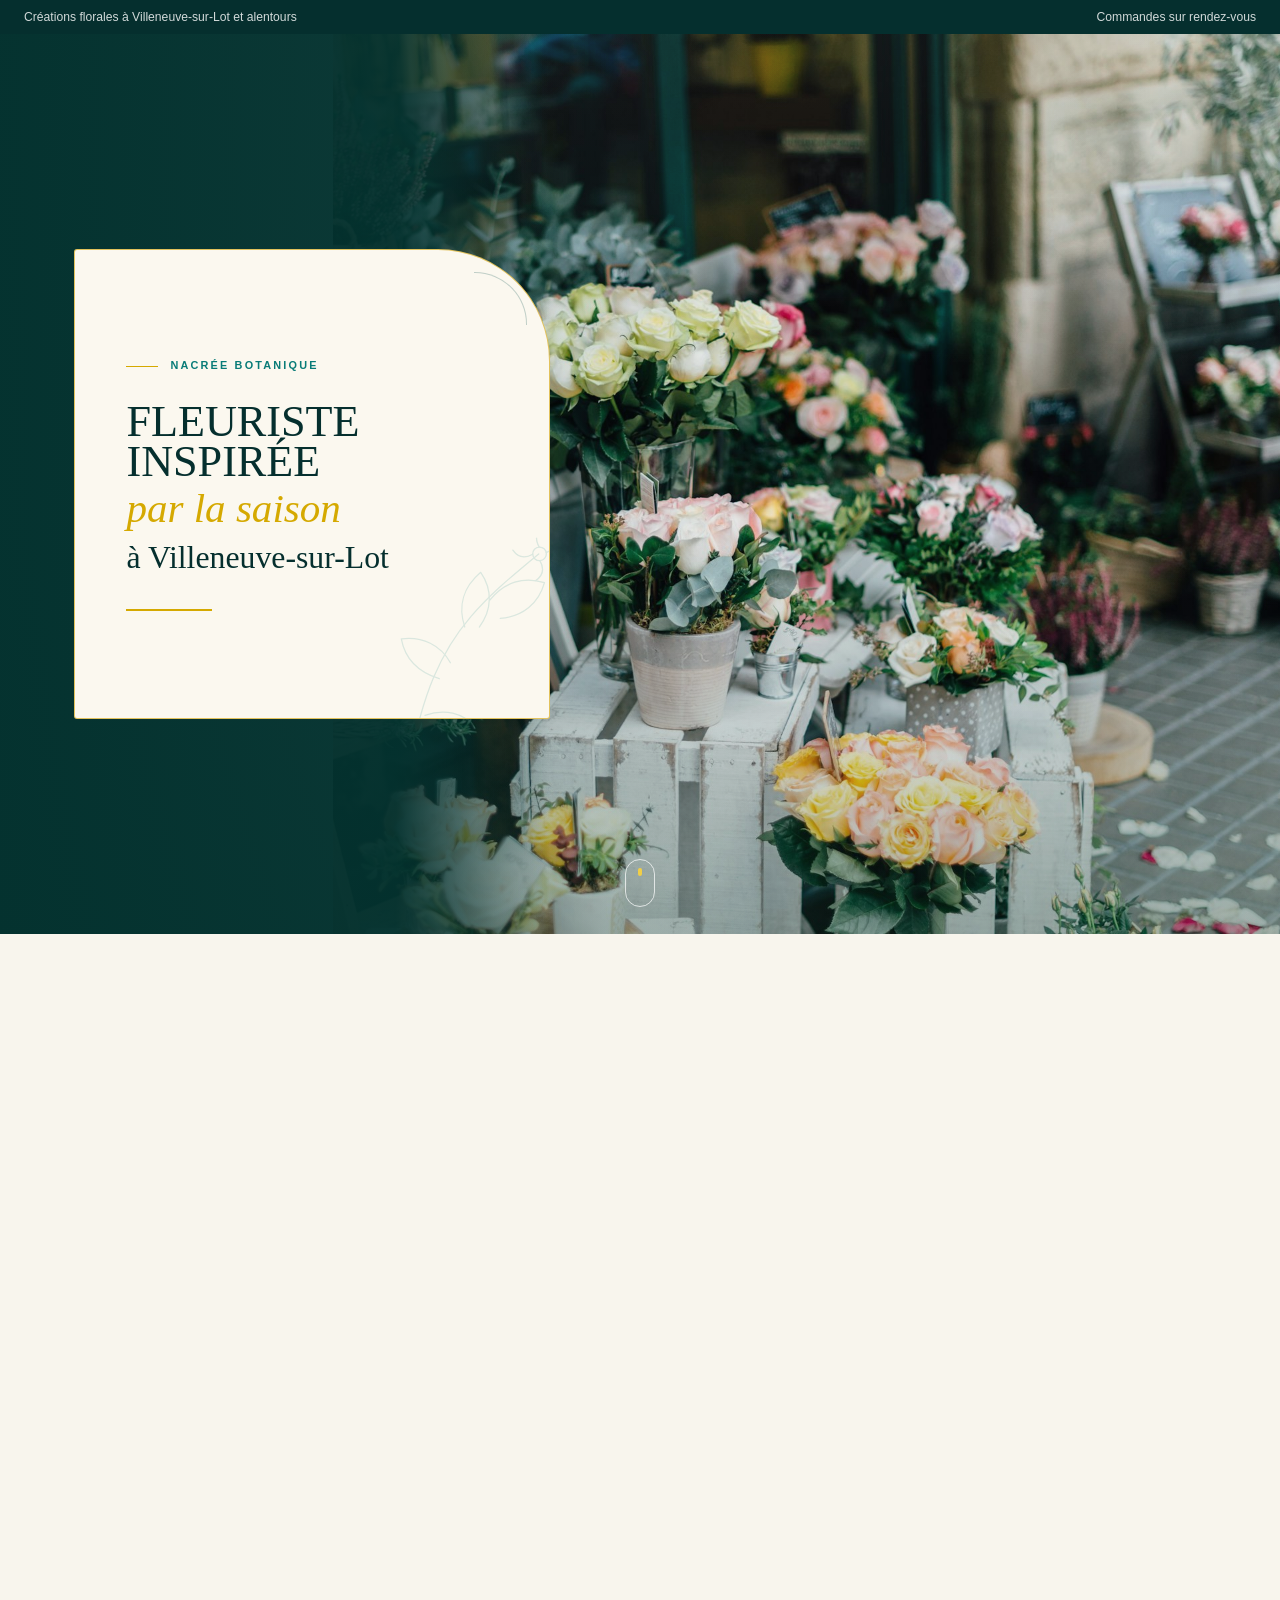
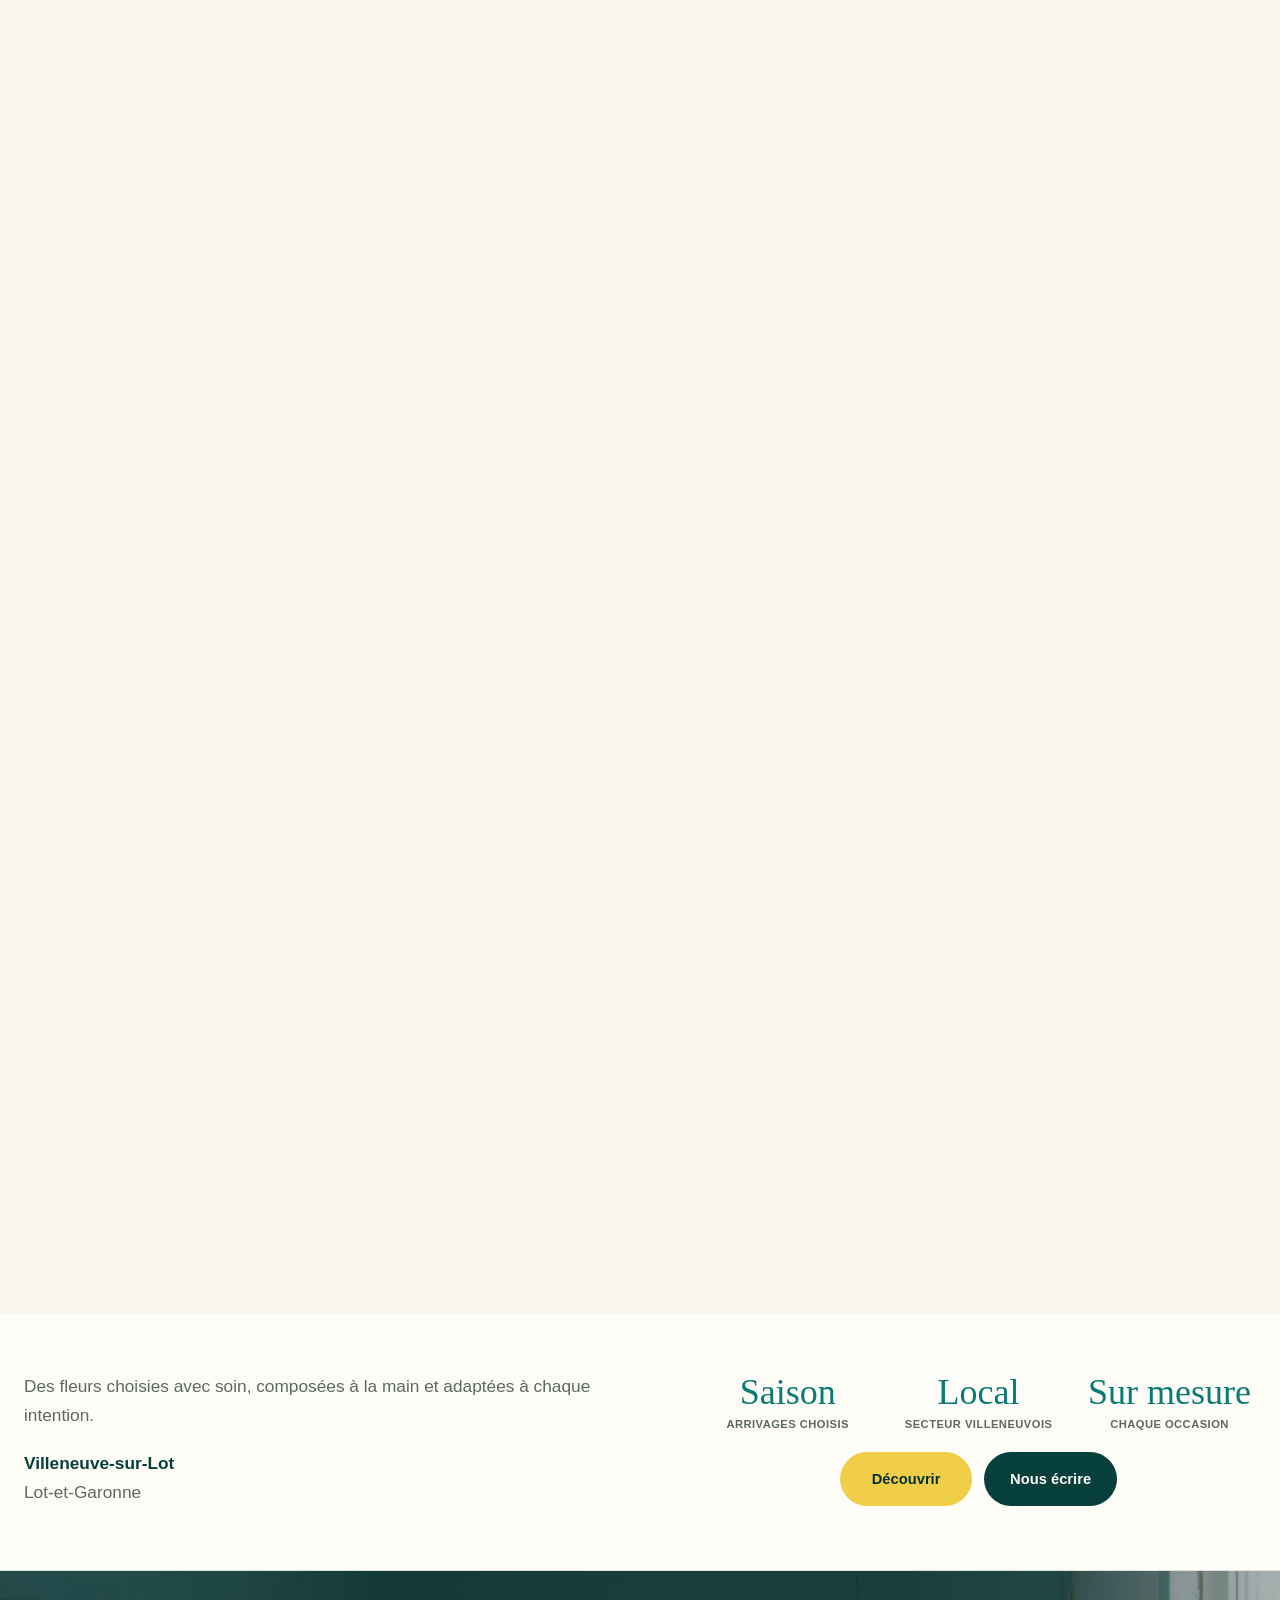
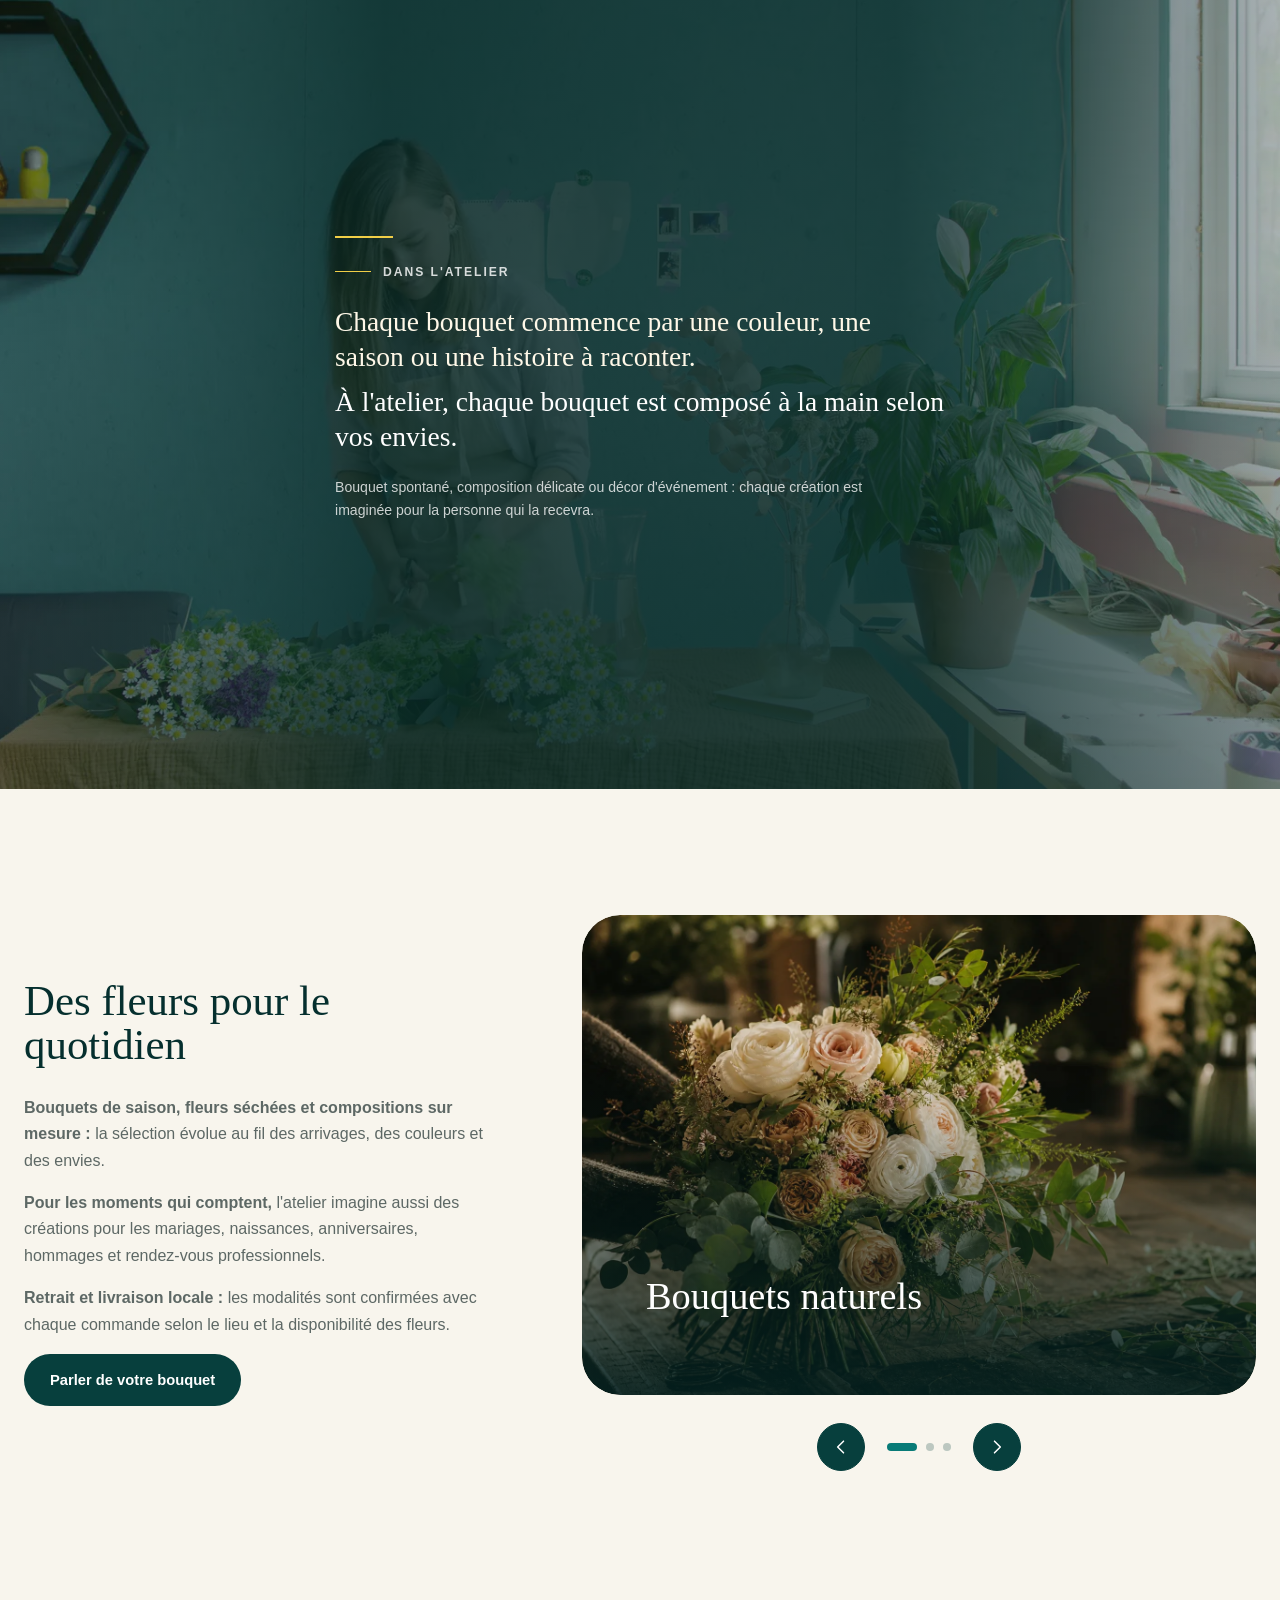
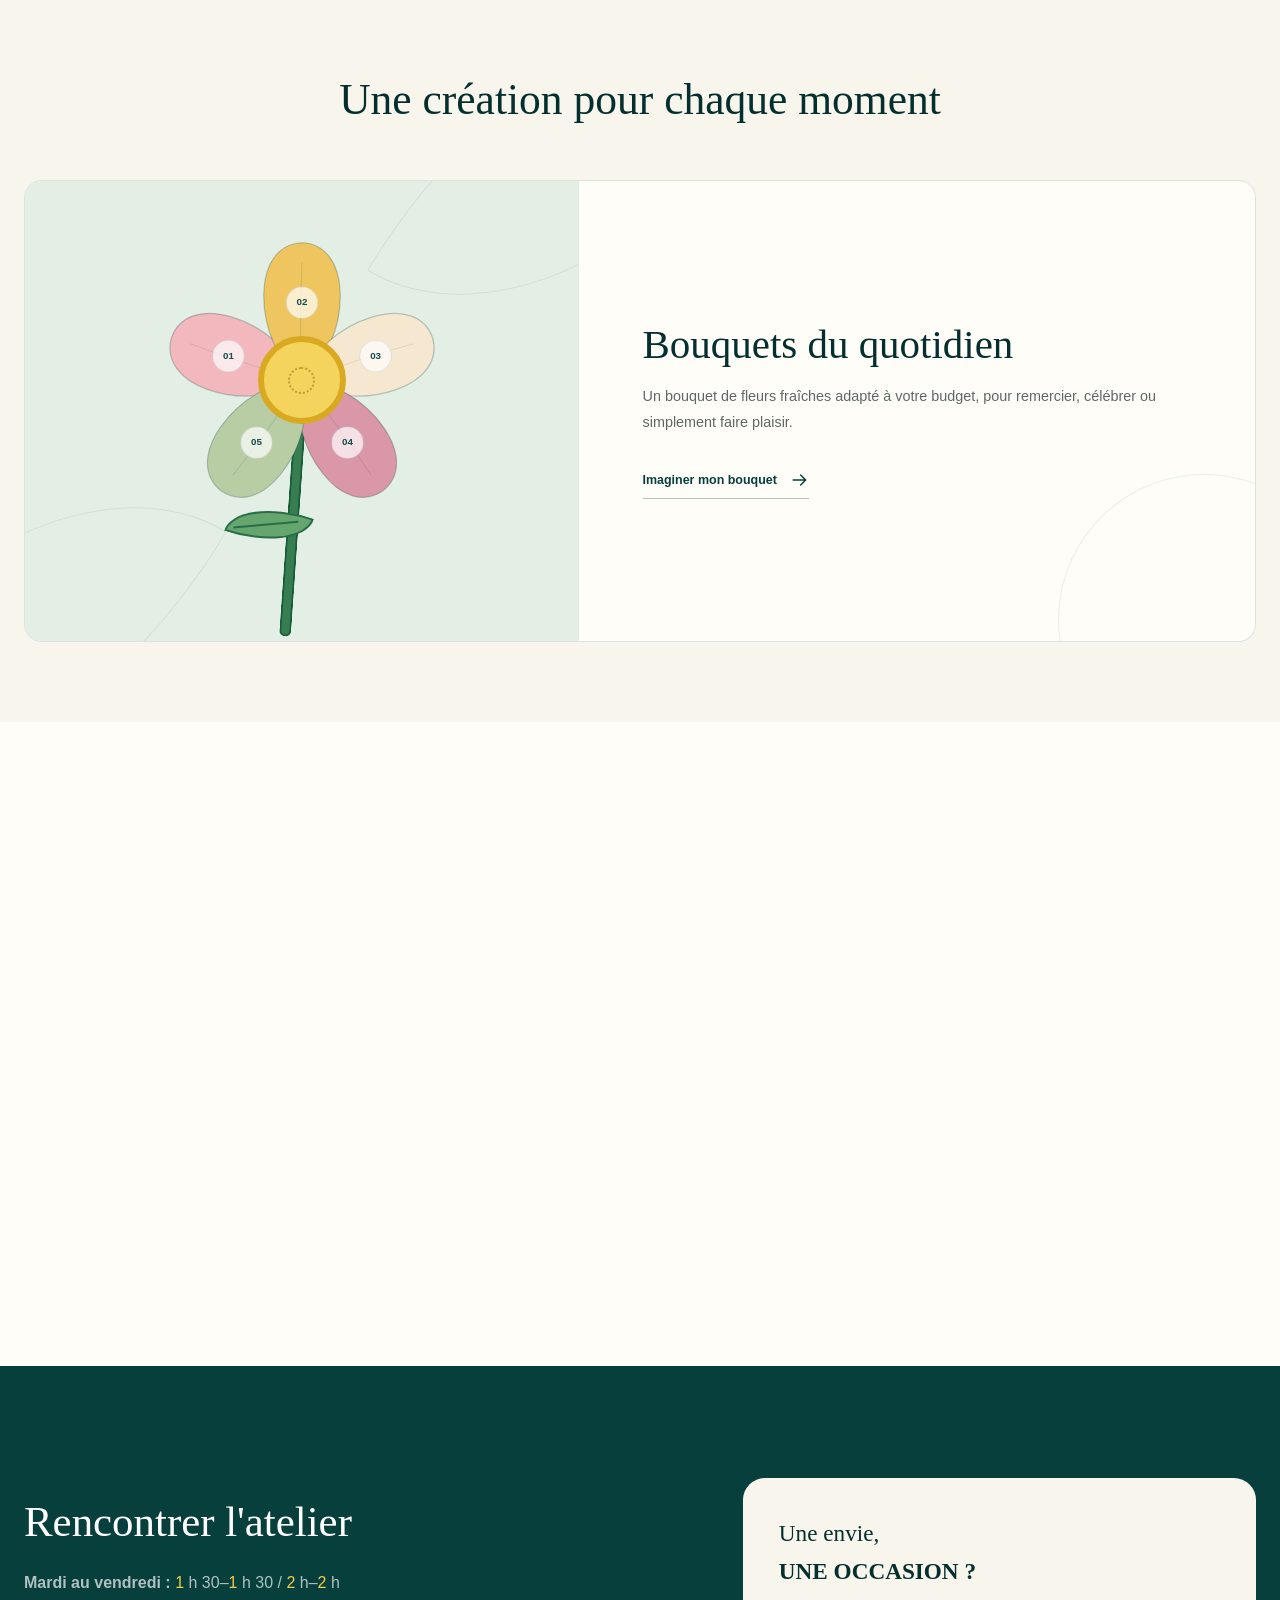
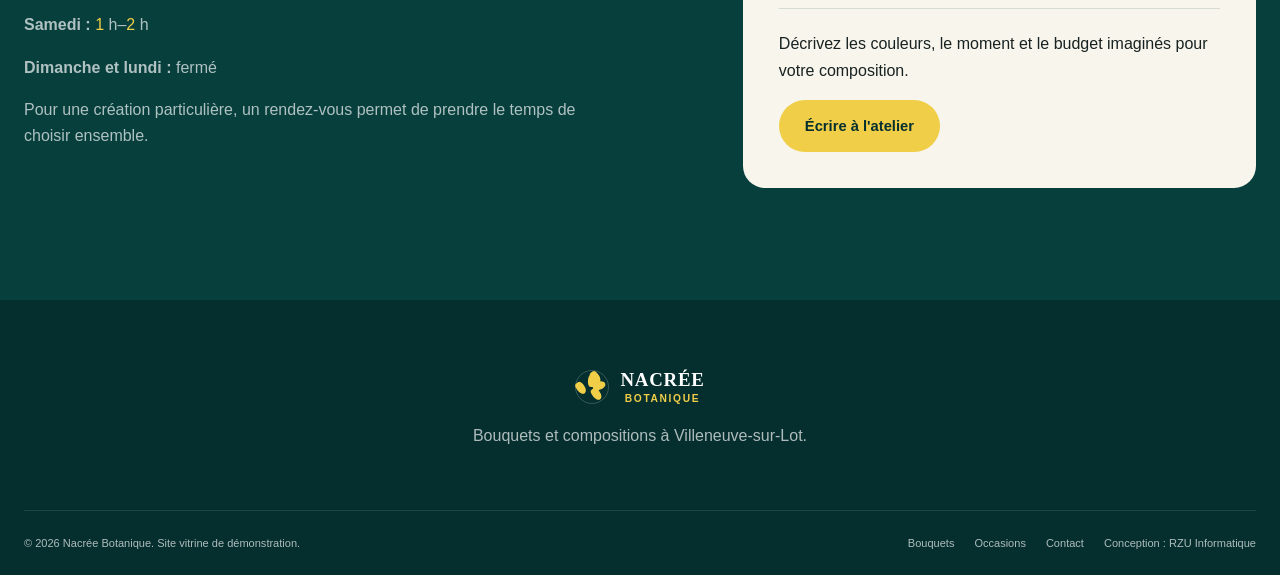
==== index.html @ a43a9e52 "Optimise responsive hero scrolling" ====
<!DOCTYPE html>
<html lang="fr">
<head>
  <meta charset="utf-8">
  <meta name="viewport" content="width=device-width, initial-scale=1">
  <meta name="theme-color" content="#073f3d">

  <title>Nacrée Botanique | Fleuriste à Villeneuve-sur-Lot</title>
  <meta name="description" content="Nacrée Botanique imagine bouquets, compositions et décors floraux à Villeneuve-sur-Lot pour les petits et grands moments.">
  <meta name="robots" content="index, follow">
  <meta name="author" content="RZU Informatique">
  <link rel="canonical" href="https://rzu-it.github.io/nacree-botanique/">
  <link rel="icon" href="assets/images/favicon.svg" type="image/svg+xml">

  <meta property="og:locale" content="fr_FR">
  <meta property="og:type" content="website">
  <meta property="og:title" content="Nacrée Botanique | Fleuriste à Villeneuve-sur-Lot">
  <meta property="og:description" content="Bouquets de saison, compositions sur mesure et décors floraux à Villeneuve-sur-Lot.">
  <meta property="og:url" content="https://rzu-it.github.io/nacree-botanique/">
  <meta property="og:site_name" content="Nacrée Botanique">
  <meta property="og:image" content="https://rzu-it.github.io/nacree-botanique/assets/images/carousel-generated-bouquet.webp">
  <meta property="og:image:alt" content="Bouquet floral de saison par Nacrée Botanique">
  <meta name="twitter:card" content="summary_large_image">
  <meta name="twitter:title" content="Nacrée Botanique | Fleuriste à Villeneuve-sur-Lot">
  <meta name="twitter:description" content="Bouquets de saison, compositions sur mesure et décors floraux à Villeneuve-sur-Lot.">
  <meta name="twitter:image" content="https://rzu-it.github.io/nacree-botanique/assets/images/carousel-generated-bouquet.webp">

  <script>document.documentElement.classList.add('js');</script>
  <link rel="stylesheet" href="assets/styles/style.css?v=15">

  <script type="application/ld+json">
  {
    "@context": "https://schema.org",
    "@type": "WebSite",
    "name": "Nacrée Botanique",
    "url": "https://rzu-it.github.io/nacree-botanique/",
    "description": "Vitrine florale dédiée aux bouquets et compositions sur mesure à Villeneuve-sur-Lot.",
    "inLanguage": "fr-FR"
  }
  </script>
</head>
<body>
  <a class="skip-link" href="#main">Aller au contenu</a>
  <div data-include="partials/navbar.html"></div>

  <main id="main">
    <section class="field-hero" id="accueil" aria-labelledby="field-title">
      <div class="field-sticky" id="field-sticky">
        <div class="field-showcase">
          <div class="field-stage">
            <video class="field-hero-video" id="field-hero-video" src="assets/videos/hero-scroll.mp4" poster="assets/images/hero-banner.jpg" muted playsinline preload="auto" disablepictureinpicture aria-hidden="true"></video>
            <div class="field-image-shade" aria-hidden="true"></div>
            <div class="field-scroll-marker" aria-hidden="true">
              <span></span>
              <svg class="field-touch-icon" viewBox="0 0 24 24">
                <path d="M18 11V6a2 2 0 0 0-4 0v5-7a2 2 0 0 0-4 0v7-5a2 2 0 0 0-4 0v7l-1.2-1.2a2 2 0 0 0-2.8 2.8l5.6 5.6A6 6 0 0 0 11.8 22H14a6 6 0 0 0 6-6v-3a2 2 0 0 0-2-2Z"/>
              </svg>
            </div>
          </div>
          <div class="field-title-panel">
            <div class="field-title-card">
              <span class="field-signature">Nacrée Botanique</span>
              <h1 id="field-title">
                <span>Fleuriste</span>
                <span>inspirée</span>
                <em>par la saison</em>
                <span class="field-location">à Villeneuve-sur-Lot</span>
              </h1>
              <span class="field-gold-line" aria-hidden="true"></span>
              <svg class="field-botanical" viewBox="0 0 210 240" aria-hidden="true">
                <path d="M23 236C39 179 58 131 99 88c22-23 45-41 83-69"/>
                <path d="M58 159c-24-9-39-26-42-49 25-2 46 10 56 31"/>
                <path d="M91 100c-7-25 1-47 22-63 13 21 11 45-5 64"/>
                <path d="M122 70c18-20 41-26 65-17-8 24-28 39-54 39"/>
                <path d="M39 201c23-7 44-1 59 17-20 14-43 14-63 1"/>
                <circle cx="183" cy="19" r="8"/>
                <path d="M183 11c-5-10-2-18 6-23M191 18c10-5 18-2 23 6M183 27c5 10 2 18-6 23M175 19c-10 5-18 2-23-6"/>
              </svg>
            </div>
          </div>
        </div>
      </div>
    </section>

    <section class="hero-details" aria-label="Présentation de Nacrée Botanique">
      <div class="wrap hero-details-grid">
        <div class="hero-details-copy">
          <p>Des fleurs choisies avec soin, composées à la main et adaptées à chaque intention.</p>
          <p class="field-address"><strong>Villeneuve-sur-Lot</strong><br>Lot-et-Garonne</p>
        </div>
        <div class="hero-details-meta">
          <div class="intro-proof">
            <div><strong>Saison</strong><span>arrivages choisis</span></div>
            <div><strong>Local</strong><span>secteur villeneuvois</span></div>
            <div><strong>Sur mesure</strong><span>chaque occasion</span></div>
          </div>
          <div class="intro-actions">
            <a class="btn btn-primary" href="#boutique">Découvrir</a>
            <a class="btn btn-secondary" href="#contact">Nous écrire</a>
          </div>
        </div>
      </div>
    </section>

    <section class="welcome-original welcome-video" id="atelier" aria-labelledby="welcome-video-title">
      <div class="welcome-video-sticky">
        <video class="welcome-video-media" muted loop playsinline preload="metadata" poster="assets/images/bouquet-video-poster.webp" disablepictureinpicture aria-hidden="true">
          <source src="assets/videos/bouquet-loop.mp4" type="video/mp4">
        </video>
        <div class="welcome-video-overlay" aria-hidden="true"></div>
        <div class="wrap welcome-original-inner welcome-video-content">
          <div class="welcome-video-copy">
            <div class="welcome-video-step" data-video-step="1">
              <span class="welcome-video-line" aria-hidden="true"></span>
              <p class="eyebrow"><span></span> Dans l'atelier</p>
            </div>
            <p class="welcome-title welcome-video-step" id="welcome-video-title" data-video-step="2"><strong>Chaque bouquet commence par une couleur, une saison ou une histoire à raconter.</strong> À l'atelier, chaque bouquet est composé à la main selon vos envies.</p>
            <p class="welcome-copy welcome-video-step" data-video-step="3"><strong>Bouquet spontané, composition délicate ou décor d'événement :</strong> chaque création est imaginée pour la personne qui la recevra.</p>
          </div>
        </div>
      </div>
    </section>

    <section class="section boutique" id="boutique">
      <div class="wrap boutique-original">
        <div class="boutique-original-copy reveal">
          <h2>Des fleurs pour le quotidien</h2>
          <p><strong>Bouquets de saison, fleurs séchées et compositions sur mesure :</strong> la sélection évolue au fil des arrivages, des couleurs et des envies.</p>
          <p><strong>Pour les moments qui comptent,</strong> l'atelier imagine aussi des créations pour les mariages, naissances, anniversaires, hommages et rendez-vous professionnels.</p>
          <p><strong>Retrait et livraison locale :</strong> les modalités sont confirmées avec chaque commande selon le lieu et la disponibilité des fleurs.</p>
          <a class="btn btn-secondary" href="#contact">Parler de votre bouquet</a>
        </div>

        <section class="inspiration-carousel reveal" id="inspiration-carousel" aria-roledescription="carrousel" aria-label="Inspirations florales">
          <div class="inspiration-track">
            <article class="inspiration-slide is-active" aria-label="1 sur 3">
              <img src="assets/images/carousel-generated-bouquet.webp" alt="Bouquet naturel aux tons doux" width="1536" height="1024" loading="lazy">
              <div class="inspiration-caption"><h3>Bouquets naturels</h3></div>
            </article>
            <article class="inspiration-slide" aria-label="2 sur 3" aria-hidden="true">
              <img src="assets/images/carousel-generated-dried.webp" alt="Composition de fleurs séchées" width="1536" height="1024" loading="lazy">
              <div class="inspiration-caption"><h3>Fleurs séchées</h3></div>
            </article>
            <article class="inspiration-slide" aria-label="3 sur 3" aria-hidden="true">
              <img src="assets/images/carousel-generated-color.webp" alt="Composition florale colorée" width="1536" height="1024" loading="lazy">
              <div class="inspiration-caption"><h3>Compositions colorées</h3></div>
            </article>
          </div>
          <div class="carousel-controls">
            <button class="carousel-arrow carousel-prev" type="button" aria-label="Image précédente"><svg viewBox="0 0 24 24" aria-hidden="true"><path d="m15 5-7 7 7 7"/></svg></button>
            <div class="carousel-dots">
              <button class="is-active" type="button" aria-label="Image 1" aria-current="true"></button>
              <button type="button" aria-label="Image 2"></button>
              <button type="button" aria-label="Image 3"></button>
            </div>
            <button class="carousel-arrow carousel-next" type="button" aria-label="Image suivante"><svg viewBox="0 0 24 24" aria-hidden="true"><path d="m9 5 7 7-7 7"/></svg></button>
          </div>
        </section>
      </div>
    </section>

    <section class="section network" id="occasions">
      <div class="wrap">
        <div class="section-heading section-heading-centered reveal"><div><h2>Une création pour chaque moment</h2></div></div>
        <div class="network-bloom reveal" id="network-bloom">
          <div class="bloom-visual">
            <div class="bloom-flower" role="tablist" aria-label="Occasions florales">
              <span class="bloom-stem" aria-hidden="true"></span>
              <span class="bloom-leaf bloom-leaf-left" aria-hidden="true"></span>
              <span class="bloom-petal-slot bloom-petal-slot-01"><button class="bloom-petal" id="network-tab-01" type="button" role="tab" aria-selected="false" aria-controls="network-panel-01" data-network-index="01" aria-label="Bouquets du quotidien"><svg class="bloom-petal-shape" viewBox="0 0 120 180" aria-hidden="true"><path class="bloom-petal-fill" d="M60 176C29 157 10 113 11 69C12 29 31 5 60 4C89 5 108 29 109 69C110 113 91 157 60 176Z"/><path class="bloom-petal-vein" d="M60 159C57 121 58 78 60 30"/></svg><span class="bloom-number">01</span></button></span>
              <span class="bloom-petal-slot bloom-petal-slot-02"><button class="bloom-petal" id="network-tab-02" type="button" role="tab" aria-selected="false" aria-controls="network-panel-02" data-network-index="02" aria-label="Mariages"><svg class="bloom-petal-shape" viewBox="0 0 120 180" aria-hidden="true"><path class="bloom-petal-fill" d="M60 176C29 157 10 113 11 69C12 29 31 5 60 4C89 5 108 29 109 69C110 113 91 157 60 176Z"/><path class="bloom-petal-vein" d="M60 159C57 121 58 78 60 30"/></svg><span class="bloom-number">02</span></button></span>
              <span class="bloom-petal-slot bloom-petal-slot-03"><button class="bloom-petal" id="network-tab-03" type="button" role="tab" aria-selected="false" aria-controls="network-panel-03" data-network-index="03" aria-label="Naissances et attentions"><svg class="bloom-petal-shape" viewBox="0 0 120 180" aria-hidden="true"><path class="bloom-petal-fill" d="M60 176C29 157 10 113 11 69C12 29 31 5 60 4C89 5 108 29 109 69C110 113 91 157 60 176Z"/><path class="bloom-petal-vein" d="M60 159C57 121 58 78 60 30"/></svg><span class="bloom-number">03</span></button></span>
              <span class="bloom-petal-slot bloom-petal-slot-04"><button class="bloom-petal" id="network-tab-04" type="button" role="tab" aria-selected="false" aria-controls="network-panel-04" data-network-index="04" aria-label="Hommages"><svg class="bloom-petal-shape" viewBox="0 0 120 180" aria-hidden="true"><path class="bloom-petal-fill" d="M60 176C29 157 10 113 11 69C12 29 31 5 60 4C89 5 108 29 109 69C110 113 91 157 60 176Z"/><path class="bloom-petal-vein" d="M60 159C57 121 58 78 60 30"/></svg><span class="bloom-number">04</span></button></span>
              <span class="bloom-petal-slot bloom-petal-slot-05"><button class="bloom-petal" id="network-tab-05" type="button" role="tab" aria-selected="false" aria-controls="network-panel-05" data-network-index="05" aria-label="Professionnels"><svg class="bloom-petal-shape" viewBox="0 0 120 180" aria-hidden="true"><path class="bloom-petal-fill" d="M60 176C29 157 10 113 11 69C12 29 31 5 60 4C89 5 108 29 109 69C110 113 91 157 60 176Z"/><path class="bloom-petal-vein" d="M60 159C57 121 58 78 60 30"/></svg><span class="bloom-number">05</span></button></span>
              <span class="bloom-heart" aria-hidden="true"><i></i></span>
            </div>
          </div>

          <div class="bloom-details" aria-live="polite">
            <div class="bloom-empty" id="network-empty" hidden></div>
            <article class="network-profile" id="network-panel-01" role="tabpanel" aria-labelledby="network-tab-01" tabindex="0" hidden><h3>Bouquets du quotidien</h3><p>Un bouquet de fleurs fraîches adapté à votre budget, pour remercier, célébrer ou simplement faire plaisir.</p><a href="#contact">Imaginer mon bouquet <svg viewBox="0 0 24 24" aria-hidden="true"><path d="m5 12 14 0M14 6l6 6-6 6"/></svg></a></article>
            <article class="network-profile" id="network-panel-02" role="tabpanel" aria-labelledby="network-tab-02" tabindex="0" hidden><h3>Mariages</h3><p>Bouquet, boutonnière et décor floral construits autour de votre palette, de votre lieu et de l'atmosphère souhaitée.</p><a href="#contact">Parler de l'événement <svg viewBox="0 0 24 24" aria-hidden="true"><path d="m5 12 14 0M14 6l6 6-6 6"/></svg></a></article>
            <article class="network-profile" id="network-panel-03" role="tabpanel" aria-labelledby="network-tab-03" tabindex="0" hidden><h3>Naissances &amp; cadeaux</h3><p>Des tons tendres ou lumineux, accompagnés d'un petit mot, pour marquer une naissance, un anniversaire ou une visite.</p><a href="#contact">Préparer une attention <svg viewBox="0 0 24 24" aria-hidden="true"><path d="m5 12 14 0M14 6l6 6-6 6"/></svg></a></article>
            <article class="network-profile" id="network-panel-04" role="tabpanel" aria-labelledby="network-tab-04" tabindex="0" hidden><h3>Hommages</h3><p>Des compositions sobres et délicates, préparées avec soin pour un dernier hommage ou un message personnel.</p><a href="#contact">Échanger avec l'atelier <svg viewBox="0 0 24 24" aria-hidden="true"><path d="m5 12 14 0M14 6l6 6-6 6"/></svg></a></article>
            <article class="network-profile" id="network-panel-05" role="tabpanel" aria-labelledby="network-tab-05" tabindex="0" hidden><h3>Professionnels</h3><p>Des compositions pour vos comptoirs, bureaux, vitrines ou tables, de façon ponctuelle ou renouvelées régulièrement.</p><a href="#contact">Demander une proposition <svg viewBox="0 0 24 24" aria-hidden="true"><path d="m5 12 14 0M14 6l6 6-6 6"/></svg></a></article>
          </div>
        </div>
      </div>
    </section>

    <section class="section pro" id="livraison">
      <div class="wrap pro-grid">
        <div class="pro-copy reveal">
          <h2>Livraison &amp; commandes</h2>
          <p><strong>Les commandes sont préparées sur mesure</strong> après un échange sur l'occasion, les couleurs, le format et le budget.</p>
          <p><strong>Le retrait et la livraison locale</strong> sont organisés selon les disponibilités, avec confirmation avant préparation.</p>
          <p><strong>Secteur de livraison :</strong></p>
          <div class="departments-inline">
            <strong>Villeneuve-sur-Lot</strong>
            <strong>Pujols</strong>
            <strong>Bias</strong>
            <strong>Casseneuil</strong>
            <strong>Sainte-Livrade</strong>
            <strong>Penne-d'Agenais</strong>
          </div>
          <a class="btn btn-secondary" href="#contact">Préparer une commande</a>
        </div>
        <div class="pro-map reveal">
          <div class="map-card map-card-floral">
            <img src="assets/images/carousel-generated-color.webp" alt="Composition florale colorée" width="1536" height="1024" loading="lazy">
          </div>
        </div>
      </div>
    </section>

    <section class="visit" id="contact">
      <div class="wrap visit-grid">
        <div class="visit-intro reveal">
          <h2>Rencontrer l'atelier</h2>
          <p><strong>Mardi au vendredi :</strong> <span class="hour-count" data-count="9">9</span>&nbsp;h&nbsp;30–<span class="hour-count" data-count="12">12</span>&nbsp;h&nbsp;30 / <span class="hour-count" data-count="14">14</span>&nbsp;h–<span class="hour-count" data-count="19">19</span>&nbsp;h</p>
          <p><strong>Samedi :</strong> <span class="hour-count" data-count="9">9</span>&nbsp;h–<span class="hour-count" data-count="18">18</span>&nbsp;h</p>
          <p><strong>Dimanche et lundi :</strong> fermé</p>
          <p>Pour une création particulière, un rendez-vous permet de prendre le temps de choisir ensemble.</p>
        </div>
        <div class="hours-card reveal">
          <div class="hours-head"><p>Une envie,<br><strong>UNE OCCASION ?</strong></p></div>
          <p>Décrivez les couleurs, le moment et le budget imaginés pour votre composition.</p>
          <a class="btn btn-primary" href="mailto:bonjour@nacree-botanique.example">Écrire à l'atelier</a>
        </div>
      </div>
    </section>
  </main>

  <div data-include="partials/footer.html"></div>
  <div class="petal-rain" id="petal-rain" aria-hidden="true"></div>

  <script src="assets/scripts/includes.js"></script>
  <script src="assets/scripts/field-hero.js?v=7"></script>
  <script src="assets/scripts/main.js?v=3"></script>
</body>
</html>

<!-- Copyright RZU Informatique -->
---- assets/styles/style.css ----
:root {
  --pine-950: #052f2e;
  --pine-900: #073f3d;
  --pine-800: #075350;
  --teal: #087b77;
  --teal-soft: #dbece8;
  --ochre: #d5a900;
  --ochre-light: #f0ce47;
  --cream: #f8f5ed;
  --cream-dark: #eee8da;
  --paper: #fffdf8;
  --ink: #172221;
  --muted: #5d6865;
  --line: rgba(7, 63, 61, 0.14);
  --white: #fff;
  --display: Georgia, "Times New Roman", serif;
  --sans: "Segoe UI", Arial, sans-serif;
  --radius-sm: 12px;
  --radius: 22px;
  --radius-lg: 38px;
  --shadow: none;
}

* { box-sizing: border-box; }
html { scroll-behavior: smooth; scroll-padding-top: 92px; }
body {
  margin: 0;
  color: var(--ink);
  background: var(--cream);
  font-family: var(--sans);
  line-height: 1.65;
  -webkit-font-smoothing: antialiased;
  text-rendering: optimizeLegibility;
}
body.nav-open { overflow: hidden; }
img { display: block; max-width: 100%; }
a { color: inherit; }
button, a { -webkit-tap-highlight-color: transparent; }
button { font: inherit; }
h1, h2, h3, p { margin-top: 0; }
h1, h2, h3 {
  font-family: var(--display);
  font-weight: 400;
  line-height: 1.04;
  letter-spacing: 0;
}
h1 em, h2 em { color: var(--teal); font-weight: 400; }
svg { fill: none; stroke: currentColor; stroke-width: 1.8; stroke-linecap: round; stroke-linejoin: round; }

.wrap { width: min(1240px, calc(100% - 48px)); margin-inline: auto; }
.section { padding: 126px 0; }
section[id] { scroll-margin-top: 0; }
.skip-link {
  position: fixed;
  top: 10px;
  left: 10px;
  z-index: 1000;
  padding: 10px 16px;
  background: var(--white);
  color: var(--pine-900);
  border-radius: 8px;
  transform: translateY(-160%);
}
.skip-link:focus { transform: none; }

.eyebrow {
  display: flex;
  align-items: center;
  gap: 12px;
  margin-bottom: 22px;
  color: var(--teal);
  font-size: .76rem;
  font-weight: 750;
  letter-spacing: .16em;
  text-transform: uppercase;
}
.eyebrow > span { width: 36px; height: 1px; background: currentColor; }
.eyebrow-light { color: var(--ochre-light); }

.btn {
  display: inline-flex;
  align-items: center;
  justify-content: center;
  min-height: 52px;
  padding: 13px 25px;
  border: 1px solid transparent;
  border-radius: 999px;
  font-weight: 720;
  font-size: .92rem;
  text-decoration: none;
  cursor: pointer;
  transition: transform .25s ease, background .25s ease, border-color .25s ease, color .25s ease;
}
.btn:hover { transform: translateY(-2px); }
.btn:focus-visible, a:focus-visible, button:focus-visible { outline: 3px solid var(--ochre-light); outline-offset: 4px; }
.btn-primary { color: var(--pine-950); background: var(--ochre-light); }
.btn-primary:hover { background: #f5d85d; }
.btn-secondary { color: var(--white); background: var(--pine-900); }
.btn-secondary:hover { background: var(--teal); }
.btn-cream { color: var(--pine-950); background: var(--cream); }
.btn-cream:hover { background: var(--white); }
.btn-outline { color: var(--white); border-color: rgba(255,255,255,.42); background: transparent; }
.btn-outline:hover { color: var(--pine-950); background: var(--white); border-color: var(--white); }
.btn-small { min-height: 43px; padding: 9px 18px; font-size: .82rem; }

.topbar { color: rgba(255,255,255,.82); background: var(--pine-950); font-size: .76rem; }
.topbar-inner { min-height: 34px; display: flex; align-items: center; justify-content: space-between; gap: 20px; }
.topbar p { margin: 0; }
.topbar a { display: inline-flex; align-items: center; gap: 7px; text-decoration: none; }
.topbar svg { width: 14px; }

.site-header {
  position: sticky;
  top: 0;
  z-index: 100;
  border-bottom: 1px solid transparent;
  transition: border-color .25s ease;
}
.site-header::before {
  content: "";
  position: absolute;
  inset: 0;
  z-index: -1;
  background: rgba(248,245,237,.94);
  backdrop-filter: blur(16px);
  -webkit-backdrop-filter: blur(16px);
}
.site-header.is-scrolled { border-color: var(--line); }
.field-hero-active .site-header,
.field-hero-active .mobile-actions { display: none; }
.field-hero-active .field-sticky {
  top: 0;
  height: 100svh;
}
.header-row { min-height: 82px; display: flex; align-items: center; justify-content: space-between; gap: 30px; }
.logo {
  flex: 0 0 auto;
  display: inline-flex;
  align-items: center;
  gap: 11px;
  color: var(--pine-900);
  text-decoration: none;
}
.brand-flower {
  position: relative;
  width: 34px;
  height: 34px;
  flex: 0 0 34px;
  border: 1px solid rgba(7,63,61,.2);
  border-radius: 50%;
}
.brand-flower::before,
.brand-flower::after,
.brand-flower i {
  content: "";
  position: absolute;
  width: 8px;
  height: 13px;
  left: 12px;
  top: 3px;
  border-radius: 70% 70% 52% 52%;
  background: var(--ochre-light);
  transform-origin: 4px 14px;
}
.brand-flower::after { transform: rotate(72deg); }
.brand-flower i {
  transform: rotate(144deg);
  box-shadow: -9px 14px 0 var(--ochre-light), 9px 14px 0 var(--ochre-light);
}
.brand-copy { display: grid; line-height: 1; }
.brand-copy strong {
  font-family: var(--display);
  font-size: 1.18rem;
  font-weight: 700;
  letter-spacing: .04em;
  text-transform: uppercase;
}
.brand-copy small {
  margin-top: 4px;
  color: var(--teal);
  font-size: .64rem;
  font-weight: 750;
  letter-spacing: .16em;
  text-transform: uppercase;
}
.main-nav ul { display: flex; align-items: center; gap: 4px; margin: 0; padding: 0; list-style: none; }
.main-nav li a {
  display: block;
  padding: 9px 13px;
  color: var(--pine-900);
  font-size: .88rem;
  font-weight: 650;
  text-decoration: none;
  border-radius: 999px;
}
.main-nav li a:hover { background: var(--teal-soft); }
.nav-close, .nav-contact { display: none; }
.header-actions { display: flex; align-items: center; gap: 11px; }
.header-phone {
  display: flex;
  align-items: center;
  gap: 8px;
  color: var(--pine-900);
  font-size: .84rem;
  font-weight: 730;
  text-decoration: none;
}
.header-phone svg { width: 16px; fill: currentColor; stroke: none; }
.nav-toggle {
  display: none;
  width: 46px;
  height: 46px;
  padding: 0;
  border: 0;
  border-radius: 50%;
  color: var(--white);
  background: var(--pine-900);
  align-items: center;
  justify-content: center;
  flex-direction: column;
  gap: 4px;
  cursor: pointer;
}
.menu-flower { position: relative; width: 27px; height: 27px; display: block; transition: transform .4s ease; }
.menu-petal {
  position: absolute;
  top: 2px;
  left: 9px;
  width: 9px;
  height: 12px;
  display: block;
  background: var(--white);
  border-radius: 70% 70% 52% 52%;
  transform-origin: 50% 11.5px;
  transition: background .25s ease, transform .35s ease;
}
.menu-petal.petal-1 { transform: rotate(0deg); }
.menu-petal.petal-2 { transform: rotate(72deg); }
.menu-petal.petal-3 { transform: rotate(144deg); }
.menu-petal.petal-4 { transform: rotate(216deg); }
.menu-petal.petal-5 { transform: rotate(288deg); }
.menu-flower-center { position: absolute; top: 10px; left: 10px; width: 7px; height: 7px; display: block; background: var(--ochre-light); border-radius: 50%; }
.nav-toggle:hover .menu-flower { transform: rotate(20deg) scale(1.06); }
.nav-toggle[aria-expanded="true"] { background: var(--ochre-light); }
.nav-toggle[aria-expanded="true"] .menu-flower { transform: rotate(72deg); }
.nav-toggle[aria-expanded="true"] .menu-petal { background: var(--pine-950); }
.nav-toggle[aria-expanded="true"] .menu-flower-center { background: var(--white); }

.field-hero {
  --field-progress: 0;
  position: relative;
  height: 320vh;
  min-height: 2400px;
  background: var(--cream);
}
.field-sticky {
  position: sticky;
  top: 82px;
  height: clamp(520px, 68svh, 700px);
  min-height: 0;
  display: grid;
  align-items: center;
  overflow: hidden;
  background: var(--pine-950);
}
.field-showcase {
  position: relative;
  width: 100%;
  max-width: none;
  height: 100%;
  min-height: 0;
  margin-inline: auto;
  isolation: isolate;
  background: var(--pine-950);
}
.field-stage {
  position: absolute;
  inset: 0;
  width: 100%;
  height: 100%;
  margin: 0;
  min-width: 0;
  min-height: 0;
  overflow: hidden;
  background: #b8d8d8;
  border: 0;
  border-radius: 0;
}
.field-title-panel {
  position: absolute;
  inset: 0 auto 0 0;
  z-index: 4;
  width: min(43vw, 690px);
  min-height: 0;
  display: grid;
  align-items: center;
  padding: clamp(34px, 4.4vw, 76px) 0 clamp(34px, 4.4vw, 76px) clamp(34px, 5.8vw, 112px);
  color: var(--pine-950);
  background: linear-gradient(90deg, rgba(3,49,46,.98) 0%, rgba(3,49,46,.94) 72%, rgba(3,49,46,0) 100%);
  border: 0;
  border-radius: 0;
  transform: none;
}
.field-title-card {
  position: relative;
  width: min(100%, 570px);
  min-height: min(470px, calc(100svh - 180px));
  display: flex;
  flex-direction: column;
  justify-content: center;
  padding: clamp(38px, 4vw, 68px) clamp(34px, 4vw, 70px);
  overflow: hidden;
  background: #fbf8ef;
  border: 1px solid rgba(216,174,36,.72);
  border-radius: 3px 112px 3px 3px;
}
.field-title-card::before {
  content: "";
  position: absolute;
  top: 22px;
  right: 22px;
  width: 52px;
  height: 52px;
  border-top: 1px solid rgba(5,76,73,.24);
  border-right: 1px solid rgba(5,76,73,.24);
  border-radius: 0 52px 0 0;
}
.field-signature {
  position: relative;
  z-index: 2;
  display: flex;
  align-items: center;
  gap: 12px;
  margin-bottom: clamp(20px, 3vh, 32px);
  color: var(--teal);
  font-size: .68rem;
  font-weight: 800;
  letter-spacing: .2em;
  text-transform: uppercase;
}
.field-signature::before {
  content: "";
  width: 32px;
  height: 1px;
  background: var(--ochre);
}
.field-title-panel h1 {
  position: relative;
  z-index: 2;
  max-width: 560px;
  margin: 0;
  color: var(--pine-950);
  font-size: clamp(2.25rem, 3.45vw, 3.75rem);
  line-height: .91;
  text-align: left;
  text-transform: uppercase;
}
.field-title-panel h1 > span,
.field-title-panel h1 em {
  display: block;
  opacity: 0;
  transform: translateY(24px);
}
.field-title-panel h1 em {
  margin: .18em 0 .4em;
  color: var(--ochre);
  font-size: .93em;
  font-weight: 400;
  text-transform: none;
}
.field-title-panel h1 .field-location {
  font-size: .72em;
  font-weight: 400;
  letter-spacing: 0;
  text-transform: none;
}
.field-hero.is-ready .field-title-panel h1 > span,
.field-hero.is-ready .field-title-panel h1 em {
  animation: field-title-in .8s cubic-bezier(.22,.76,.25,1) forwards;
}
.field-hero.is-ready .field-title-panel h1 > span:nth-child(2) { animation-delay: .1s; }
.field-hero.is-ready .field-title-panel h1 em { animation-delay: .2s; }
.field-hero.is-ready .field-title-panel h1 .field-location { animation-delay: .3s; }
.field-gold-line {
  position: relative;
  z-index: 2;
  width: 0;
  height: 2px;
  margin-top: clamp(24px, 4vh, 42px);
  background: var(--ochre);
}
.field-hero.is-ready .field-gold-line {
  animation: field-line-in 1s .48s cubic-bezier(.22,.76,.25,1) forwards;
}
.field-botanical {
  position: absolute;
  right: -18px;
  bottom: -28px;
  z-index: 1;
  width: clamp(145px, 14vw, 215px);
  color: var(--teal);
  opacity: .13;
  transform: rotate(-3deg);
}
.field-botanical path,
.field-botanical circle {
  fill: none;
  stroke: currentColor;
  stroke-width: 1.5;
  stroke-linecap: round;
  stroke-linejoin: round;
  stroke-dasharray: 430;
  stroke-dashoffset: 430;
}
.field-hero.is-ready .field-botanical path,
.field-hero.is-ready .field-botanical circle {
  animation: field-draw 2.2s .55s ease-out forwards;
}
@keyframes field-title-in {
  to { opacity: 1; transform: none; }
}
@keyframes field-line-in {
  to { width: 86px; }
}
@keyframes field-draw {
  to { stroke-dashoffset: 0; }
}
.hero-details {
  padding: 58px 0 62px;
  max-width: 100%;
  overflow-x: hidden;
  background: var(--paper);
  border-bottom: 1px solid var(--line);
}
.hero-details-grid {
  display: grid;
  grid-template-columns: minmax(0, 1.05fr) minmax(0, .95fr);
  align-items: center;
  gap: clamp(38px, 5vw, 72px);
}
.hero-details-grid > *,
.hero-details-copy,
.hero-details-meta {
  min-width: 0;
  max-width: 100%;
}
.hero-details-copy .eyebrow {
  margin-bottom: 16px;
  font-size: .8rem;
}
.hero-details-copy > p:not(.eyebrow) {
  max-width: 590px;
  color: var(--muted);
  font-size: 1.08rem;
  line-height: 1.7;
}
.field-address {
  margin: 18px 0 0;
  color: var(--muted);
  font-size: .88rem;
  line-height: 1.55;
}
.field-address strong { color: var(--pine-900); }
.hero-details-meta {
  display: grid;
  gap: 20px;
}
.hero-details-meta .intro-proof {
  grid-template-columns: repeat(3, minmax(0, 1fr));
  margin: 0;
  padding-top: 0;
  border-top: 0;
}
.hero-details-meta .intro-proof > div {
  min-width: 0;
  display: grid;
  align-content: center;
  justify-items: center;
  gap: 7px;
  text-align: center;
}
.hero-details-meta .intro-proof strong { font-size: 2.25rem; }
.hero-details-meta .intro-proof span {
  max-width: 100%;
  font-size: .7rem;
  overflow-wrap: normal;
}
.hero-details-meta .intro-actions {
  justify-content: center;
  gap: 12px;
}
.hero-details-meta .btn {
  min-width: 132px;
  min-height: 54px;
}
.field-hero-video {
  position: absolute;
  inset: 0;
  z-index: 1;
  width: 100%;
  height: 100%;
  display: block;
  object-fit: cover;
  object-position: 66% center;
  background: #afc8bc;
  filter: saturate(.94) contrast(.98) brightness(.98);
}
@media (min-width: 1121px) {
  .field-hero-video {
    inset: 0 0 0 auto;
    width: 74%;
  }
}
.field-image-shade {
  position: absolute;
  inset: 0;
  z-index: 2;
  pointer-events: none;
  background:
    linear-gradient(180deg, rgba(255,252,238,.05), transparent 38%),
    linear-gradient(0deg, rgba(5,45,27,.28), transparent 44%),
    linear-gradient(90deg, rgba(3,49,46,.5) 0%, rgba(3,49,46,.12) 38%, transparent 62%),
    radial-gradient(circle at 52% 46%, transparent 42%, rgba(4,35,25,.13) 130%);
}
.field-scroll-marker {
  position: absolute;
  left: 50%;
  bottom: 27px;
  z-index: 3;
  width: 30px;
  height: 48px;
  transform: translateX(-50%);
  border: 1px solid rgba(255,255,255,.7);
  border-radius: 999px;
  opacity: calc(1 - (var(--field-progress) * 4));
}
.field-scroll-marker span {
  position: absolute;
  top: 8px;
  left: 50%;
  width: 4px;
  height: 8px;
  transform: translateX(-50%);
  background: var(--ochre-light);
  border-radius: 999px;
  animation: field-scroll-pulse 1.8s ease-in-out infinite;
}
.field-touch-icon { display: none; }
@keyframes field-scroll-pulse {
  0%, 100% { transform: translate(-50%, 0); opacity: .4; }
  50% { transform: translate(-50%, 17px); opacity: 1; }
}
.intro-actions { display: flex; align-items: center; gap: 27px; flex-wrap: wrap; }
.intro-proof { display: grid; grid-template-columns: repeat(3, 1fr); gap: 18px; margin-top: 55px; padding-top: 27px; border-top: 1px solid var(--line); }
.intro-proof div { display: flex; align-items: center; gap: 10px; }
.intro-proof strong { color: var(--teal); font-family: var(--display); font-size: 2rem; font-weight: 400; line-height: 1; }
.intro-proof span { color: var(--muted); font-size: .68rem; font-weight: 650; line-height: 1.35; text-transform: uppercase; letter-spacing: .04em; }
.intro-flower { position: absolute; z-index: 1; border: 1px solid rgba(7,123,119,.11); border-radius: 50% 0 50% 50%; transform: rotate(30deg); }
.flower-one { left: -80px; bottom: -60px; width: 220px; height: 220px; }
.flower-two { top: 5%; left: 46%; width: 90px; height: 90px; transform: rotate(65deg); }

.promise-strip { padding: 28px 0; color: var(--white); background: var(--pine-900); }
.promise-grid { display: grid; grid-template-columns: repeat(4, 1fr); }
.promise-grid article { display: flex; align-items: center; gap: 14px; padding: 4px 25px; border-right: 1px solid rgba(255,255,255,.14); }
.promise-grid article:first-child { padding-left: 0; }
.promise-grid article:last-child { border-right: 0; }
.promise-grid svg { width: 30px; min-width: 30px; color: var(--ochre-light); }
.promise-grid div { display: grid; }
.promise-grid strong { font-family: var(--display); font-size: 1rem; font-weight: 400; }
.promise-grid span { color: rgba(255,255,255,.62); font-size: .66rem; }

.welcome-original {
  position: relative;
  height: calc(175svh - 82px);
  min-height: 560px;
  display: block;
  overflow: visible;
  padding: 0;
  isolation: isolate;
  color: var(--white);
  background: #173f3a;
}
.welcome-original.is-complete {
  height: calc(100svh - 82px);
  min-height: 560px;
}
.welcome-video-sticky {
  position: sticky;
  top: 82px;
  height: calc(100svh - 82px);
  min-height: 0;
  overflow: hidden;
  isolation: isolate;
  background: #173f3a;
}
.welcome-video-media,
.welcome-video-overlay {
  position: absolute;
  inset: 0;
  width: 100%;
  height: 100%;
}
.welcome-video-media {
  z-index: -2;
  object-fit: cover;
  object-position: 48% center;
  background: #173f3a;
}
.welcome-video-overlay {
  z-index: -1;
  background:
    linear-gradient(90deg, rgba(4, 39, 37, .34) 0%, rgba(4, 39, 37, .82) 30%, rgba(4, 39, 37, .82) 70%, rgba(4, 39, 37, .34) 100%),
    linear-gradient(0deg, rgba(3, 31, 30, .3), transparent 62%);
}
.welcome-video-content {
  width: 100%;
  max-width: none;
  height: 100%;
  min-height: 0;
  display: flex;
  align-items: center;
  justify-content: center;
  padding-block: 80px;
}
.welcome-video-copy {
  width: min(610px, 88%);
  color: var(--white);
  text-align: left;
}
.welcome-video-line {
  display: block;
  width: 58px;
  height: 2px;
  margin: 0 0 24px;
  background: var(--ochre-light);
}
.welcome-original .eyebrow {
  justify-content: flex-start;
  color: rgba(255, 255, 255, .82);
}
.welcome-original .eyebrow span { background: var(--ochre-light); }
.welcome-title {
  max-width: 610px;
  margin: 0 0 21px;
  color: var(--white);
  font-family: var(--display);
  font-size: clamp(1.35rem, 2.15vw, 2.15rem);
  line-height: 1.28;
}
.welcome-title strong {
  display: block;
  margin-bottom: 10px;
  color: #fff8e8;
  font-weight: 500;
}
.welcome-copy {
  max-width: 560px;
  margin: 0;
  color: rgba(255, 255, 255, .78);
  font-size: .88rem;
  line-height: 1.7;
}
.welcome-copy strong { font-weight: 500; }
.js .welcome-video-step {
  opacity: 0;
  transform: translateY(24px);
  transition: opacity .7s ease, transform .7s cubic-bezier(.2, .7, .2, 1);
}
.js .welcome-video-step.is-visible {
  opacity: 1;
  transform: none;
}

.section-heading { display: grid; grid-template-columns: 1.1fr .9fr; align-items: end; gap: 70px; margin-bottom: 58px; }
.section-heading h2 { margin-bottom: 0; color: var(--pine-950); font-size: clamp(2.1rem, 3.4vw, 3.35rem); }
.section-heading > p { max-width: 530px; margin: 0 0 7px; color: var(--muted); font-size: 1rem; }
.service-grid { display: grid; grid-template-columns: 1.3fr .85fr .85fr; gap: 18px; }
.service-card { position: relative; min-height: 460px; display: flex; align-items: flex-end; overflow: hidden; color: var(--white); border-radius: var(--radius); }
.service-card img { position: absolute; inset: 0; width: 100%; height: 100%; object-fit: cover; transition: transform .7s cubic-bezier(.2,.7,.2,1); }
.service-card:hover img { transform: scale(1.045); }
.service-shade { position: absolute; inset: 0; background: linear-gradient(180deg, transparent 25%, rgba(5,36,35,.88) 100%); }
.service-content { position: relative; z-index: 2; padding: 30px; }
.service-content > span { display: inline-block; margin-bottom: 65px; color: var(--ochre-light); font-size: .68rem; font-weight: 800; letter-spacing: .14em; }
.service-content h3 { margin-bottom: 12px; color: var(--white); font-size: clamp(1.45rem, 2vw, 2.1rem); }
.service-content p { max-width: 410px; margin: 0; color: rgba(255,255,255,.72); font-size: .83rem; }
.boutique-cta { margin-top: 38px; display: flex; align-items: center; justify-content: space-between; gap: 30px; padding: 26px 30px; background: var(--paper); border: 1px solid var(--line); border-radius: var(--radius-sm); }
.boutique-cta p { margin: 0; color: var(--muted); }
.boutique-cta strong { color: var(--pine-900); }

.boutique-original { display: grid; grid-template-columns: .82fr 1.18fr; align-items: center; gap: clamp(48px, 7vw, 90px); }
.boutique-original-copy h2 { margin-bottom: 27px; color: var(--pine-950); font-size: clamp(2.15rem, 3.35vw, 3.4rem); }
.boutique-original-copy > p { color: var(--muted); }
.boutique-original .inspiration-track,
.boutique-original .inspiration-slide { height: 480px; }
.boutique-original .inspiration-caption h3 { max-width: 500px; }
.boutique-original .carousel-arrow { color: var(--white); background: var(--pine-900); border-color: var(--pine-900); }
.boutique-original .carousel-arrow:hover { color: var(--pine-950); background: var(--ochre-light); border-color: var(--ochre-light); }
.boutique-original .carousel-dots button { background: rgba(7,63,61,.25); }
.boutique-original .carousel-dots button.is-active { background: var(--teal); }

.craft { position: relative; padding: 0; overflow: hidden; background: var(--pine-950); }
.craft-grid { width: min(1440px, 100%); display: grid; grid-template-columns: 1.02fr .98fr; }
.craft-media { position: relative; min-height: 720px; }
.craft-media img { width: 100%; height: 100%; object-fit: cover; }
.craft-caption { position: absolute; left: 0; bottom: 0; padding: 14px 25px; color: var(--pine-950); background: var(--ochre-light); font-family: var(--display); font-style: italic; }
.craft-copy { display: flex; flex-direction: column; justify-content: center; padding: 105px clamp(48px, 7vw, 110px); color: rgba(255,255,255,.74); }
.craft-copy h2 { margin-bottom: 27px; color: var(--white); font-size: clamp(2.15rem, 3.35vw, 3.4rem); }
.craft-copy h2 em { color: var(--ochre-light); }
.craft-lead { color: var(--white); font-size: 1.08rem; }
.check-list { display: grid; gap: 10px; margin: 16px 0 34px; padding: 0; list-style: none; }
.check-list li { display: flex; align-items: center; gap: 12px; color: rgba(255,255,255,.9); font-size: .9rem; }
.check-list span { width: 24px; height: 24px; display: grid; place-items: center; color: var(--pine-950); background: var(--ochre-light); border-radius: 50%; font-size: .72rem; font-weight: 900; }
.craft-copy .btn { align-self: flex-start; }

.pro { padding-block: 76px; background: var(--paper); }
.pro-grid { display: grid; grid-template-columns: minmax(0, 620px) minmax(280px, 360px); align-items: center; justify-content: center; gap: clamp(48px, 7vw, 90px); }
.pro-copy h2 { margin-bottom: 27px; color: var(--pine-950); font-size: clamp(2.15rem, 3.35vw, 3.4rem); }
.pro-lead { max-width: 620px; color: var(--muted); font-size: 1.05rem; }
.pro-points { margin: 34px 0; border-top: 1px solid var(--line); }
.pro-points > div { display: grid; grid-template-columns: 40px 1fr; gap: 15px; padding: 18px 0; border-bottom: 1px solid var(--line); }
.pro-points span { color: var(--teal); font-size: .68rem; font-weight: 800; letter-spacing: .13em; }
.pro-points p { margin: 0; color: var(--muted); font-size: .85rem; }
.pro-points strong { display: block; margin-bottom: 2px; color: var(--pine-950); font-size: .92rem; }
.pro-map { position: relative; width: min(360px, 100%); justify-self: center; }
.map-card { padding: 16px; background: var(--cream); border-radius: 180px 180px 18px 18px; }
.map-card img { width: 100%; }
.map-card-floral { overflow: hidden; }
.map-card-floral img {
  height: 460px;
  object-fit: cover;
  border-radius: 164px 164px 10px 10px;
}
.departments { position: relative; width: calc(100% - 36px); margin: -20px auto 0; display: grid; grid-template-columns: repeat(3, 1fr); background: var(--pine-900); border-radius: var(--radius-sm); overflow: hidden; }
.departments span { display: grid; padding: 12px 10px; color: rgba(255,255,255,.65); text-align: center; font-size: .6rem; border-right: 1px solid rgba(255,255,255,.1); border-bottom: 1px solid rgba(255,255,255,.1); }
.departments strong { color: var(--ochre-light); font-family: var(--display); font-size: 1rem; font-weight: 400; }
.departments-inline { display: flex; flex-wrap: wrap; gap: 9px; margin: 20px 0 32px; }
.departments-inline strong {
  --pop-delay: .12s;
  --color-duration: 7.6s;
  position: relative;
  z-index: 0;
  display: inline-flex;
  align-items: center;
  overflow: visible;
  padding: 8px 14px;
  color: var(--pine-900);
  background: var(--teal-soft);
  border-radius: 999px;
  font-size: .75rem;
  animation: department-color-shift var(--color-duration) ease-in-out infinite;
  will-change: background-color, color;
}
.departments-inline strong:nth-child(2) { --pop-delay: .30s; --color-duration: 8.1s; }
.departments-inline strong:nth-child(3) { --pop-delay: .48s; --color-duration: 7.8s; }
.departments-inline strong:nth-child(4) { --pop-delay: .66s; --color-duration: 8.4s; }
.departments-inline strong:nth-child(5) { --pop-delay: .84s; --color-duration: 7.9s; }
.departments-inline strong:nth-child(6) { --pop-delay: 1.02s; --color-duration: 8.25s; }
.js .departments-inline strong {
  opacity: 0;
  transform: translate3d(0, 9px, 0) scale(.72);
  animation: none;
}
.js .departments-inline.is-popping strong {
  animation:
    department-pop .64s cubic-bezier(.2, .9, .25, 1.32) var(--pop-delay) both,
    department-color-shift var(--color-duration) ease-in-out calc(var(--pop-delay) + .64s) infinite;
}
.department-burst {
  position: absolute;
  left: 50%;
  top: 50%;
  z-index: 1;
  width: 0;
  height: 0;
  pointer-events: none;
}
.department-burst i {
  position: absolute;
  width: 7px;
  height: 10px;
  opacity: 0;
  background: var(--petal-color, #e6b8ad);
  border-radius: 80% 18% 75% 22%;
  transform-origin: 50% 85%;
}
.departments-inline.is-popping .department-burst i {
  animation: department-petal-burst .78s cubic-bezier(.16, .72, .32, 1)
    calc(var(--pop-delay) + .16s + var(--petal-delay, 0s)) both;
}
@keyframes department-pop {
  0% { opacity: 0; transform: translate3d(0, 9px, 0) scale(.72); }
  58% { opacity: 1; transform: translate3d(0, -2px, 0) scale(1.09); }
  78% { transform: translate3d(0, 1px, 0) scale(.97); }
  100% { opacity: 1; transform: translate3d(0, 0, 0) scale(1); }
}
@keyframes department-color-shift {
  0%, 100% {
    color: var(--pine-900);
    background-color: var(--teal-soft);
  }
  50% {
    color: #754a4a;
    background-color: #f1d9d2;
  }
}
@keyframes department-petal-burst {
  0% { opacity: 0; transform: translate3d(-3px, -2px, 0) scale(.35) rotate(0deg); }
  18% { opacity: .92; }
  72% { opacity: .78; }
  100% {
    opacity: 0;
    transform: translate3d(var(--burst-x), var(--burst-y), 0) scale(.85) rotate(var(--burst-rotate));
  }
}

.inspirations { overflow: hidden; background: var(--pine-950); }
.inspirations .section-heading h2 { color: var(--white); }
.inspirations .section-heading h2 em { color: var(--ochre-light); }
.inspirations .section-heading > p { color: rgba(255,255,255,.62); }
.inspiration-carousel {
  position: relative;
  min-width: 0;
  overflow: hidden;
}
.inspiration-track {
  position: relative;
  display: block;
  width: 100%;
  height: clamp(470px, 58vw, 690px);
  overflow: hidden;
  border-radius: var(--radius-lg);
  touch-action: pan-y;
}
.inspiration-slide {
  position: absolute;
  inset: 0;
  z-index: 0;
  width: 100%;
  min-width: 0;
  height: 100%;
  overflow: hidden;
  opacity: 0;
  visibility: hidden;
  border-radius: var(--radius-lg);
  pointer-events: none;
  transition:
    opacity .85s cubic-bezier(.22, .72, .24, 1),
    visibility 0s linear .85s;
}
.inspiration-slide.is-active {
  z-index: 1;
  opacity: 1;
  visibility: visible;
  pointer-events: auto;
  transition-delay: 0s;
}
.inspiration-slide::after { content: ""; position: absolute; inset: 0; background: linear-gradient(180deg, transparent 32%, rgba(3,31,30,.9) 100%); }
.inspiration-slide img {
  width: 100%;
  height: 100%;
  object-fit: cover;
  transform: scale(1.035);
  transition: transform 1.15s cubic-bezier(.22, .72, .24, 1);
}
.inspiration-slide.is-active img { transform: scale(1); }
.inspiration-caption {
  position: absolute;
  left: clamp(25px, 5vw, 65px);
  right: 25px;
  bottom: clamp(30px, 6vw, 68px);
  z-index: 2;
  max-width: 620px;
  color: var(--white);
  opacity: 0;
  transform: translate3d(0, 22px, 0);
}
.inspiration-slide.is-active .inspiration-caption {
  animation: carousel-caption-in .72s cubic-bezier(.2, .75, .25, 1) .18s both;
}
.inspiration-caption > span { display: block; margin-bottom: 11px; color: var(--ochre-light); font-size: .68rem; font-weight: 800; letter-spacing: .14em; text-transform: uppercase; }
.inspiration-caption h3 { margin-bottom: 10px; color: var(--white); font-size: clamp(1.8rem, 3vw, 3.2rem); }
.inspiration-caption p { max-width: 500px; margin: 0; color: rgba(255,255,255,.72); }
@keyframes carousel-caption-in {
  from { opacity: 0; transform: translate3d(0, 22px, 0); }
  to { opacity: 1; transform: translate3d(0, 0, 0); }
}
.carousel-controls { display: flex; align-items: center; justify-content: center; gap: 22px; margin-top: 28px; }
.carousel-arrow { width: 48px; height: 48px; display: grid; place-items: center; padding: 0; color: var(--white); background: rgba(255,255,255,.08); border: 1px solid rgba(255,255,255,.2); border-radius: 50%; cursor: pointer; transition: color .2s ease, background .2s ease, transform .2s ease; }
.carousel-arrow:hover { color: var(--pine-950); background: var(--ochre-light); transform: scale(1.05); }
.carousel-arrow svg { width: 20px; }
.carousel-dots { display: flex; align-items: center; gap: 9px; }
.carousel-dots button { width: 8px; height: 8px; padding: 0; background: rgba(255,255,255,.32); border: 0; border-radius: 999px; cursor: pointer; transition: width .25s ease, background .25s ease; }
.carousel-dots button.is-active { width: 30px; background: var(--ochre-light); }

.network {
  padding-block: 80px;
  background: var(--cream);
}
.section-heading-centered { grid-template-columns: 1fr; gap: 20px; text-align: center; }
.section-heading-centered .eyebrow { justify-content: center; }
.section-heading-centered > p { margin-inline: auto; }
.network-bloom {
  min-height: 460px;
  display: grid;
  grid-template-columns: minmax(320px, .9fr) minmax(380px, 1.1fr);
  overflow: hidden;
  border: 1px solid rgba(7, 63, 61, .14);
  border-radius: 18px;
  background: var(--paper);
}
.bloom-visual {
  position: relative;
  min-height: 460px;
  display: grid;
  place-items: center;
  overflow: hidden;
  color: var(--pine-950);
  background: #e3efe5;
}
.bloom-visual::before,
.bloom-visual::after {
  content: "";
  position: absolute;
  width: 260px;
  height: 420px;
  border: 1px solid rgba(7, 83, 80, .09);
  border-radius: 100% 0 100% 0;
  transform: rotate(31deg);
}
.bloom-visual::before { left: -150px; bottom: -215px; }
.bloom-visual::after { top: -235px; right: -140px; transform: rotate(211deg); }
.bloom-flower {
  position: relative;
  z-index: 2;
  width: min(360px, 92%);
  height: 380px;
  isolation: isolate;
}
.bloom-stem {
  position: absolute;
  top: calc(42% + 12px);
  left: calc(50% - 6px);
  z-index: 0;
  width: 12px;
  height: 245px;
  background: #367d50;
  border: 2px solid #195c3b;
  border-top: 0;
  border-radius: 999px;
  transform: rotate(4deg);
  transform-origin: top;
}
.bloom-leaf {
  position: absolute;
  z-index: 1;
  width: 82px;
  height: 39px;
  overflow: hidden;
  background: #65a66f;
  border: 2px solid #286d47;
  border-radius: 100% 0 100% 0;
}
.bloom-leaf::after {
  content: "";
  position: absolute;
  left: 8%;
  bottom: 8%;
  width: 83%;
  height: 2px;
  background: #286d47;
  transform: rotate(-23deg);
  transform-origin: left center;
}
.bloom-leaf-left {
  top: 78%;
  left: calc(50% - 82px);
  transform: rotate(18deg);
  transform-origin: 100% 100%;
}
.bloom-petal-slot {
  position: absolute;
  top: 42%;
  left: 50%;
  z-index: 3;
  width: 104px;
  height: 156px;
  pointer-events: none;
  transform: translate(-50%, -100%) rotate(var(--angle));
  transform-origin: 50% 100%;
}
.bloom-petal-slot-01 { --angle: -72deg; --counter: 72deg; --petal: #f2b8bd; }
.bloom-petal-slot-02 { --angle: 0deg; --counter: 0deg; --petal: #efc55f; }
.bloom-petal-slot-03 { --angle: 72deg; --counter: -72deg; --petal: #f6e8d0; }
.bloom-petal-slot-04 { --angle: 144deg; --counter: -144deg; --petal: #d997a8; }
.bloom-petal-slot-05 { --angle: 216deg; --counter: -216deg; --petal: #b9cda4; }
.bloom-petal-slot.is-active { z-index: 4; }
.bloom-petal {
  position: relative;
  width: 100%;
  height: 100%;
  display: block;
  padding: 0;
  color: #073f3d;
  background: transparent;
  border: 0;
  cursor: pointer;
  pointer-events: auto;
  touch-action: manipulation;
  transform: scale(.9);
  transform-origin: 50% 100%;
  transition: transform .3s ease;
}
.bloom-petal-shape {
  position: absolute;
  inset: 0;
  width: 100%;
  height: 100%;
  overflow: visible;
}
.bloom-petal-fill {
  fill: var(--petal);
  stroke: rgba(7, 63, 61, .25);
  stroke-width: 1.5;
  transition: filter .2s ease, stroke .2s ease, stroke-width .2s ease;
}
.bloom-petal-vein { fill: none; stroke: rgba(7, 63, 61, .13); stroke-width: 1.25; stroke-linecap: round; }
.bloom-number {
  position: absolute;
  left: 50%;
  top: 45%;
  z-index: 2;
  width: 36px;
  height: 36px;
  display: grid;
  place-items: center;
  color: #174d49;
  background: rgba(255, 255, 255, .7);
  border: 1px solid rgba(7, 63, 61, .12);
  border-radius: 50%;
  font-size: .68rem;
  font-weight: 700;
  transform: translate(-50%, -50%) rotate(var(--counter));
}
.bloom-petal:hover { transform: translateY(-1px) scale(.93); }
.bloom-petal:hover .bloom-petal-fill { filter: brightness(1.035); stroke: rgba(7, 63, 61, .46); }
.bloom-petal:focus { outline: none; }
.bloom-petal:focus-visible .bloom-number { box-shadow: 0 0 0 3px #e3efe5, 0 0 0 5px #d9aa21; }
.bloom-petal.is-active {
  transform: translateY(-1px) scale(.96);
  animation: none;
}
.bloom-petal.is-active .bloom-petal-fill { stroke: #d9aa21; stroke-width: 3; }
.bloom-heart {
  position: absolute;
  top: 42%;
  left: 50%;
  z-index: 20;
  width: 88px;
  height: 88px;
  display: grid;
  place-items: center;
  pointer-events: auto;
  cursor: default;
  border: 6px solid #d9aa21;
  border-radius: 50%;
  background: #f4d45c;
  transform: translate(-50%, -50%);
}
.bloom-heart i {
  width: 35%;
  height: 35%;
  border: 2px dotted rgba(95, 66, 0, .38);
  border-radius: 50%;
}
.bloom-details {
  position: relative;
  min-height: 460px;
  display: grid;
  align-items: center;
  overflow: hidden;
  padding: clamp(40px, 5vw, 72px);
  background: var(--paper);
}
.bloom-details::after {
  content: "";
  position: absolute;
  right: -95px;
  bottom: -125px;
  width: 290px;
  height: 290px;
  border: 1px solid rgba(7, 123, 119, .1);
  border-radius: 50% 0 50% 50%;
  transform: rotate(25deg);
}
.bloom-empty {
  position: relative;
  z-index: 1;
  color: var(--muted);
}
.bloom-empty span {
  display: block;
  margin-bottom: 25px;
  color: rgba(7, 63, 61, .17);
  font-family: var(--display);
  font-size: clamp(3.5rem, 7vw, 7rem);
  line-height: .8;
}
.bloom-empty p {
  max-width: 310px;
  margin: 0;
  color: var(--pine-950);
  font-family: var(--display);
  font-size: clamp(1.4rem, 2.2vw, 2rem);
}
.network-profile {
  position: relative;
  z-index: 2;
  max-width: 520px;
  animation: network-profile-in .55s cubic-bezier(.2, .75, .2, 1) both;
}
.network-profile[hidden] { display: none; }
.network-profile h3 {
  margin: 0 0 19px;
  color: var(--pine-950);
  font-size: clamp(1.9rem, 3.2vw, 3rem);
}
.network-profile > p:not(.network-label) {
  margin: 0 0 30px;
  color: var(--muted);
  font-size: .9rem;
  line-height: 1.8;
}
.network-profile > a {
  display: inline-flex;
  align-items: center;
  gap: 12px;
  padding-bottom: 7px;
  color: var(--pine-900);
  border-bottom: 1px solid rgba(7, 63, 61, .3);
  font-size: .78rem;
  font-weight: 750;
  text-decoration: none;
}
.network-profile > a svg { width: 20px; transition: transform .2s ease; }
.network-profile > a:hover svg { transform: translateX(5px); }
@keyframes bloom-breathe {
  0%, 100% { transform: translateY(0) rotate(-.5deg); }
  50% { transform: translateY(-6px) rotate(.5deg); }
}
@keyframes bloom-hint {
  0%, 100% { opacity: .4; transform: scale(.85); }
  50% { opacity: 1; transform: scale(1.35); }
}
@keyframes petal-unfold {
  0% { transform: translateY(22px) scale(.84); }
  58% { transform: translateY(-7px) scale(.88); }
  100% { transform: translateY(-1px) scale(.86); }
}
@keyframes network-profile-in {
  from { opacity: 0; transform: translateX(28px); }
  to { opacity: 1; transform: none; }
}

.visit { padding: 112px 0; color: var(--white); background: var(--pine-900); }
.visit-grid { display: grid; grid-template-columns: 1fr .85fr; align-items: center; gap: clamp(60px, 9vw, 130px); }
.visit-intro h2 { margin-bottom: 25px; color: var(--white); font-size: clamp(2.15rem, 3.35vw, 3.4rem); }
.visit-intro h2 em { color: var(--ochre-light); }
.visit-intro > p:not(.eyebrow) { max-width: 570px; color: rgba(255,255,255,.68); }
.visit-actions { display: flex; gap: 12px; flex-wrap: wrap; margin-top: 31px; }
.hours-card { padding: 36px; color: var(--ink); background: var(--cream); border-radius: var(--radius); }
.hours-head { display: flex; align-items: center; justify-content: space-between; gap: 20px; margin-bottom: 22px; padding-bottom: 18px; border-bottom: 1px solid var(--line); }
.hours-head p { margin: 0; color: var(--pine-950); font-family: var(--display); font-size: 1.45rem; }
.hours-head span { color: var(--teal); font-size: .78rem; font-weight: 750; }
.hours-card dl { margin: 0; }
.hours-card dl > div { display: flex; align-items: baseline; justify-content: space-between; gap: 18px; padding: 10px 0; border-bottom: 1px dashed var(--line); }
.hours-card dt { color: var(--pine-950); font-size: .82rem; font-weight: 750; }
.hours-card dd { margin: 0; color: var(--muted); font-size: .8rem; text-align: right; }
.hours-note { margin: 18px 0 0; color: var(--muted); font-size: .68rem; }

.site-footer { padding-top: 70px; color: rgba(255,255,255,.68); background: var(--pine-950); }
.footer-main { display: grid; grid-template-columns: 1.5fr .7fr .8fr; gap: 80px; padding-bottom: 60px; }
.footer-main-original { display: block; text-align: center; }
.footer-main-original .footer-brand img { margin-inline: auto; }
.footer-brand img { width: 215px; height: auto; margin-bottom: 19px; }
.footer-brand p { margin: 0; }
.footer-logo {
  margin-bottom: 19px;
  color: var(--white);
}
.footer-logo .brand-flower { border-color: rgba(255,255,255,.2); }
.footer-logo .brand-copy small { color: var(--ochre-light); }
.footer-nav, .footer-contact { display: flex; flex-direction: column; align-items: flex-start; gap: 7px; }
.footer-nav > p, .footer-contact > p { margin-bottom: 9px; color: var(--ochre-light); font-size: .68rem; font-weight: 800; letter-spacing: .13em; text-transform: uppercase; }
.footer-nav a, .footer-contact a { font-size: .82rem; text-decoration: none; }
.footer-nav a:hover, .footer-contact a:hover { color: var(--white); }
.footer-contact address { font-style: normal; font-size: .82rem; }
.footer-contact a { color: var(--white); font-weight: 700; }
.footer-bottom { min-height: 65px; display: flex; align-items: center; justify-content: space-between; gap: 20px; border-top: 1px solid rgba(255,255,255,.1); font-size: .69rem; }
.footer-bottom p { margin: 0; }
.footer-bottom div { display: flex; gap: 20px; }
.footer-bottom a { text-decoration: none; }
.mobile-actions { display: none; }

.hour-count {
  display: inline-block;
  min-width: 1ch;
  color: var(--ochre-light);
  font-variant-numeric: tabular-nums;
}

.petal-rain {
  position: fixed;
  inset: 0;
  z-index: 80;
  overflow: hidden;
  pointer-events: none;
}
.falling-petal {
  position: absolute;
  top: -34px;
  left: var(--petal-left);
  width: var(--petal-size);
  height: calc(var(--petal-size) * 1.45);
  opacity: 0;
  background: var(--petal-color);
  border-radius: 80% 12% 75% 18%;
  animation: petal-fall var(--petal-duration) linear forwards;
}
@keyframes petal-fall {
  0% { opacity: 0; transform: translate3d(0, -4vh, 0) rotate(0deg); }
  10% { opacity: .72; }
  85% { opacity: .62; }
  100% { opacity: 0; transform: translate3d(var(--petal-drift), 108vh, 0) rotate(var(--petal-spin)); }
}

.js .reveal { opacity: 0; transform: translateY(28px); transition: opacity .75s ease, transform .75s cubic-bezier(.2,.7,.2,1); }
.js .reveal.in-view { opacity: 1; transform: none; }

@media (max-width: 1120px) {
  .header-phone span { display: none; }
  .header-visit { display: none; }
  .header-row { gap: 18px; }
  .main-nav li a { padding-inline: 10px; font-size: .82rem; }
  .field-stage { height: 100%; min-height: 0; }
  .field-title-panel { width: auto; min-height: 0; padding: clamp(38px, 5vw, 70px); }
  .field-title-panel h1 { font-size: clamp(2.15rem, 3.9vw, 3.2rem); }
  .pro-grid { grid-template-columns: 1fr; gap: 55px; }
  .pro-copy { max-width: 780px; }
  .pro-map { width: min(360px, 100%); margin-inline: auto; }
  .boutique-original { grid-template-columns: 1fr; gap: 55px; }
  .boutique-original-copy { max-width: 780px; }
  .boutique-original .inspiration-track,
  .boutique-original .inspiration-slide { height: 480px; }
  .map-card { border-radius: 28px; }
  .map-card img { width: 100%; height: auto; object-fit: contain; }
  .service-grid { grid-template-columns: 1.2fr 1fr; }
  .service-card:last-child { grid-column: 1 / -1; min-height: 370px; }
  .promise-grid { grid-template-columns: repeat(2, 1fr); gap: 22px 0; }
  .promise-grid article:nth-child(2) { border-right: 0; }
}

@media (max-width: 900px) {
  html { scroll-padding-top: 78px; }
  .field-hero { height: calc(100svh + 1200px); min-height: 0; }
  .field-sticky { top: 72px; height: calc(100svh - 72px); min-height: 0; }
  .field-showcase {
    width: 100%;
  }
  .field-stage { width: 100%; height: 100%; min-height: 0; margin: 0; border-radius: 0; }
  .field-title-panel {
    position: absolute;
    inset: 0 auto 0 0;
    width: min(54vw, 520px);
    min-height: 0;
    padding: 28px 0 28px 28px;
    transform: none;
  }
  .field-title-card {
    min-height: min(430px, calc(100svh - 150px));
    padding: 38px 34px;
    border-radius: 3px 88px 3px 3px;
  }
  .field-title-panel h1 { font-size: clamp(1.9rem, 5vw, 2.65rem); text-align: left; }
  .hero-details-grid { grid-template-columns: 1fr; gap: 44px; }
  .hero-details-copy { max-width: 680px; margin-inline: auto; }
  .hero-details-meta { gap: 26px; }
  .hero-details-meta .intro-actions { justify-content: center; }
  .topbar { display: none; }
  .header-row { min-height: 72px; }
  .header-visit, .header-phone { display: none; }
  .nav-toggle { display: flex; }
  .nav-backdrop { position: fixed; inset: 0; z-index: 90; background: rgba(3,25,24,.58); opacity: 0; transition: opacity .3s ease; }
  .nav-backdrop.is-visible { opacity: 1; }
  .main-nav {
    position: fixed;
    top: 0;
    right: 0;
    bottom: 0;
    z-index: 200;
    width: min(390px, 88vw);
    display: flex;
    flex-direction: column;
    padding: 88px 34px 35px;
    color: var(--white);
    background: var(--pine-950);
    transform: translateX(105%);
    transition: transform .38s cubic-bezier(.65,0,.35,1);
  }
  .main-nav.open { transform: none; }
  .main-nav ul { display: flex; flex-direction: column; align-items: stretch; gap: 0; }
  .main-nav li { border-bottom: 1px solid rgba(255,255,255,.12); }
  .main-nav li a { padding: 15px 0; color: var(--white); font-family: var(--display); font-size: 1.45rem; font-weight: 400; border-radius: 0; }
  .main-nav li a:hover { color: var(--ochre-light); background: none; }
  .nav-close { position: absolute; top: 22px; right: 23px; width: 42px; height: 42px; display: grid; place-items: center; color: var(--white); background: rgba(255,255,255,.08); border: 0; border-radius: 50%; cursor: pointer; }
  .nav-close svg { width: 18px; }
  .nav-contact { display: block; margin-top: auto; padding-top: 25px; border-top: 1px solid rgba(255,255,255,.12); }
  .nav-contact > span { display: block; color: var(--ochre-light); font-size: .66rem; font-weight: 800; letter-spacing: .13em; text-transform: uppercase; }
  .nav-contact a { display: block; margin: 7px 0 10px; color: var(--white); font-family: var(--display); font-size: 1.5rem; text-decoration: none; }
  .nav-contact p { margin: 0; color: rgba(255,255,255,.58); font-size: .78rem; }

  .promise-grid article { padding-inline: 25px; }
  .section { padding: 90px 0; }
  .welcome-original { padding: 0; }
  .welcome-original { height: calc(165svh - 72px); min-height: 760px; }
  .welcome-original.is-complete { height: calc(100svh - 72px); min-height: 560px; }
  .welcome-video-sticky { top: 72px; height: calc(100svh - 72px); }
  .welcome-video-content { min-height: 0; }
  .welcome-video-media { object-position: 45% center; }
  .welcome-video-copy { width: min(610px, 88%); }
  .section-heading { grid-template-columns: 1fr; gap: 22px; }
  .boutique-original { grid-template-columns: 1fr; }
  .boutique-original-copy { max-width: 760px; }
  .boutique-original .inspiration-track,
  .boutique-original .inspiration-slide { height: 560px; }
  .craft-grid { grid-template-columns: 1fr; }
  .craft-media { min-height: 520px; }
  .craft-copy { padding: 80px max(24px, calc((100vw - 720px) / 2)); }
  .pro-grid { grid-template-columns: 1fr; }
  .pro-map { width: min(360px, 100%); margin: 0 auto; }
  .network-bloom { grid-template-columns: 1fr; }
  .bloom-visual { min-height: 440px; }
  .bloom-details { min-height: 330px; }
  .inspiration-track,
  .inspiration-slide { height: 520px; }
  .visit-grid { grid-template-columns: 1fr; }
}

@media (max-width: 680px) {
  section[id] { scroll-margin-top: 0; }
  .wrap { width: min(100% - 32px, 560px); }
  .field-hero { height: calc(100svh + 1100px); min-height: 0; }
  .field-showcase {
    width: 100%;
  }
  .field-stage { height: 100%; min-height: 0; border-radius: 0; }
  .field-title-panel {
    position: absolute;
    inset: auto 18px 76px 18px;
    width: auto;
    min-height: 0;
    padding: 0;
    align-items: end;
    background: none;
    border-radius: 0;
  }
  .field-title-card {
    width: 100%;
    min-height: 0;
    padding: 24px 27px 25px;
    border-radius: 2px 58px 2px 2px;
    background: #fbf8ef;
  }
  .field-signature { margin-bottom: 13px; font-size: .59rem; }
  .field-title-panel h1 { max-width: 480px; font-size: clamp(1.62rem, 7.2vw, 2.15rem); }
  .field-title-panel h1 em { margin: .14em 0 .24em; }
  .field-gold-line { margin-top: 17px; }
  .field-botanical { width: 120px; opacity: .1; }
  .field-hero-video { object-position: 60% center; }
  .field-scroll-marker {
    top: 18px;
    right: 18px;
    bottom: auto;
    left: auto;
    z-index: 6;
    width: 38px;
    height: 48px;
    transform: none;
    border: 0;
  }
  .field-scroll-marker span { display: none; }
  .field-touch-icon {
    display: block;
    width: 36px;
    height: 36px;
    color: rgba(255,255,255,.92);
    fill: none;
    stroke: currentColor;
    stroke-width: 1.8;
    filter: drop-shadow(0 2px 5px rgba(0,0,0,.28));
    animation: field-touch-swipe 1.7s ease-in-out infinite;
  }
  .hero-details { padding: 56px 0; }
  .hero-details-copy { text-align: center; }
  .hero-details-copy .eyebrow {
    max-width: 100%;
    justify-content: center;
    flex-wrap: wrap;
    text-align: center;
  }
  .hero-details-copy > p:not(.eyebrow) {
    margin-right: auto;
    margin-left: auto;
  }
  .hero-details-copy > p:not(.eyebrow):not(.field-address) {
    margin-right: auto;
    margin-left: auto;
    text-align: center;
  }
  .hero-details-meta { justify-items: center; }
  .hero-details-meta .intro-proof {
    width: 100%;
    grid-template-columns: 1fr;
    margin-bottom: 24px;
  }
  .hero-details-meta .intro-proof > div { min-width: 0; }
  .hero-details-meta .intro-proof > div:last-child { grid-column: auto; justify-self: stretch; }
  .hero-details-meta .intro-proof span {
    max-width: 100%;
    overflow-wrap: normal;
  }
  .hero-details-meta .intro-actions {
    width: min(100%, 460px);
    display: grid;
    grid-template-columns: repeat(2, minmax(0, 1fr));
    gap: 10px;
    margin-inline: auto;
  }
  .hero-details-meta .btn {
    width: 100%;
    min-height: 46px;
    min-width: 0;
    max-width: 100%;
    padding-inline: 10px;
    font-size: .8rem;
  }
  @keyframes field-touch-swipe {
    0%, 100% { opacity: .55; transform: translateY(5px); }
    45% { opacity: 1; transform: translateY(-5px); }
  }
  .section { padding: 76px 0; }
  .eyebrow { margin-bottom: 17px; font-size: .68rem; }
  .btn { width: 100%; min-height: 50px; padding-inline: 18px; }
  .site-header .wrap { width: calc(100% - 28px); }
  .brand-copy strong { font-size: 1rem; }
  .brand-copy small { font-size: .56rem; }
  .brand-flower { width: 31px; height: 31px; flex-basis: 31px; }
  .intro-actions { align-items: stretch; flex-direction: column; gap: 19px; }
  .intro-proof { gap: 8px; margin-top: 40px; }
  .intro-proof div { display: grid; gap: 7px; }
  .intro-proof strong { font-size: 1.65rem; }
  .intro-proof span { font-size: .58rem; }
  .promise-strip { padding: 25px 0; }
  .promise-grid { grid-template-columns: 1fr; gap: 0; }
  .promise-grid article { padding: 15px 0; border-right: 0; border-bottom: 1px solid rgba(255,255,255,.12); }
  .promise-grid article:last-child { border-bottom: 0; }
  .section-heading { margin-bottom: 38px; }
  .section-heading h2 { font-size: 2.4rem; }
  .welcome-original { min-height: 720px; padding: 0; }
  .welcome-original.is-complete { min-height: 560px; }
  .welcome-video-media { object-position: 38% center; }
  .welcome-video-overlay {
    background:
      linear-gradient(90deg, rgba(4, 39, 37, .52) 0%, rgba(4, 39, 37, .84) 50%, rgba(4, 39, 37, .52) 100%),
      linear-gradient(0deg, rgba(4, 39, 37, .28), rgba(4, 39, 37, .28));
  }
  .welcome-video-content { min-height: 0; align-items: center; padding-block: 45px; }
  .welcome-video-copy { width: min(100% - 16px, 520px); }
  .welcome-title { max-width: 520px; font-size: clamp(1.3rem, 5.6vw, 1.8rem); }
  .boutique-original-copy h2 { font-size: 2.4rem; }
  .boutique-original .inspiration-track,
  .boutique-original .inspiration-slide { height: 380px; }
  .service-grid { grid-template-columns: 1fr; }
  .service-card, .service-card:last-child { grid-column: auto; min-height: 410px; }
  .service-card-large { min-height: 480px; }
  .service-content > span { margin-bottom: 45px; }
  .boutique-cta { align-items: stretch; flex-direction: column; padding: 23px; }
  .craft-media { min-height: 390px; }
  .craft-copy { padding: 70px 16px; }
  .craft-copy h2, .pro-copy h2, .visit-intro h2 { font-size: 2.4rem; }
  .craft-copy .btn { align-self: stretch; }
  .map-card {
    padding: 12px;
    border-radius: 180px 180px 18px 18px;
  }
  .map-card-floral img {
    height: auto;
    object-fit: contain;
    border-radius: 164px 164px 10px 10px;
  }
  .departments { width: calc(100% - 18px); grid-template-columns: repeat(2, 1fr); }
  .inspiration-track,
  .inspiration-slide { height: 440px; border-radius: var(--radius); }
  .inspiration-caption p { font-size: .82rem; }
  .carousel-arrow { width: 44px; height: 44px; }
  .network-bloom { border-radius: 14px; }
  .bloom-visual { min-height: 390px; }
  .bloom-flower { width: min(310px, 94%); height: 330px; }
  .bloom-petal-slot { width: 86px; height: 129px; }
  .bloom-heart { width: 72px; height: 72px; border-width: 5px; }
  .bloom-stem { height: 190px; width: 10px; }
  .bloom-leaf { width: 70px; height: 33px; }
  .bloom-leaf-left { left: calc(50% - 70px); }
  .bloom-details { min-height: 300px; padding: 38px 28px; }
  .network-profile h3 { font-size: 2rem; }
  .visit { padding: 76px 0; }
  .visit-actions { flex-direction: column; }
  .hours-card { padding: 25px 20px; }
  .hours-head { align-items: flex-start; flex-direction: column; gap: 4px; }
  .hours-card dl > div { align-items: flex-start; flex-direction: column; gap: 2px; }
  .hours-card dd { text-align: left; }
  .site-footer { padding-top: 56px; padding-bottom: 65px; }
  .footer-main { grid-template-columns: 1fr; gap: 36px; }
  .footer-bottom { align-items: flex-start; flex-direction: column; padding: 20px 0; }
  .footer-bottom div { gap: 10px 17px; flex-wrap: wrap; }
  .mobile-actions {
    position: fixed;
    left: 0;
    right: 0;
    bottom: 0;
    z-index: 90;
    display: grid;
    grid-template-columns: 1fr 1fr;
    min-height: 58px;
    color: var(--white);
    background: var(--pine-950);
  }
  .mobile-actions a { display: flex; align-items: center; justify-content: center; gap: 9px; font-size: .78rem; font-weight: 750; text-decoration: none; }
  .mobile-actions a:first-child { color: var(--pine-950); background: var(--ochre-light); }
  .mobile-actions svg { width: 18px; }
}

@media (prefers-reduced-motion: reduce) {
  html { scroll-behavior: auto; }
  *, *::before, *::after { animation-duration: .01ms !important; animation-iteration-count: 1 !important; transition-duration: .01ms !important; }
  .bloom-petal {
    transition-duration: .72s !important;
  }
  .bloom-petal.is-active {
    animation-duration: .78s !important;
    animation-iteration-count: 1 !important;
  }
  .js .welcome-video-step {
    transition-duration: .8s !important;
  }
  .field-scroll-marker { display: none; }
  .js .reveal { opacity: 1; transform: none; }
  .petal-rain { display: none; }
}

@media (max-width: 680px) and (max-height: 720px) {
  .field-title-panel { padding: 0; }
  .field-title-card { padding: 18px 22px 19px; }
  .field-title-panel h1 { font-size: 1.55rem; }
}

@media (max-width: 900px) and (orientation: landscape) {
  .field-showcase {
    width: 100%;
    grid-template-columns: minmax(260px, .82fr) minmax(0, 1.18fr);
    grid-template-rows: 1fr;
  }
  .field-stage { height: 100%; }
  .field-title-panel {
    position: relative;
    inset: auto;
    width: auto;
    min-height: 0;
    padding: 28px;
    transform: none;
  }
  .field-title-panel h1 { font-size: clamp(1.65rem, 3.7vw, 2.25rem); }
}

@media (max-width: 680px) {
  .field-hero { height: 390svh; min-height: 2700px; }
  .field-sticky { position: sticky; top: 72px; height: calc(100svh - 72px); min-height: 560px; }
  .field-stage::after {
    content: "";
    position: absolute;
    inset: 0;
    z-index: 1;
    pointer-events: none;
    background: linear-gradient(180deg, rgba(3, 25, 24, .16), transparent 28%, transparent 67%, rgba(3, 25, 24, .28));
  }
  .field-title-panel,
  .field-scroll-marker { z-index: 3; }
  .field-title-panel { right: 14px; bottom: 70px; left: 14px; }
  .field-title-card {
    width: min(100%, 430px);
    margin-inline: auto;
    padding: 19px 23px 20px;
    border-radius: 2px 46px 2px 2px;
  }
  .field-signature { margin-bottom: 9px; }
  .field-title-panel h1 { font-size: clamp(1.42rem, 6.4vw, 1.9rem); }
  .field-gold-line { margin-top: 12px; }
  .field-botanical { width: 100px; }
  .mobile-actions { position: fixed; }
}

/* Copyright RZU Informatique */
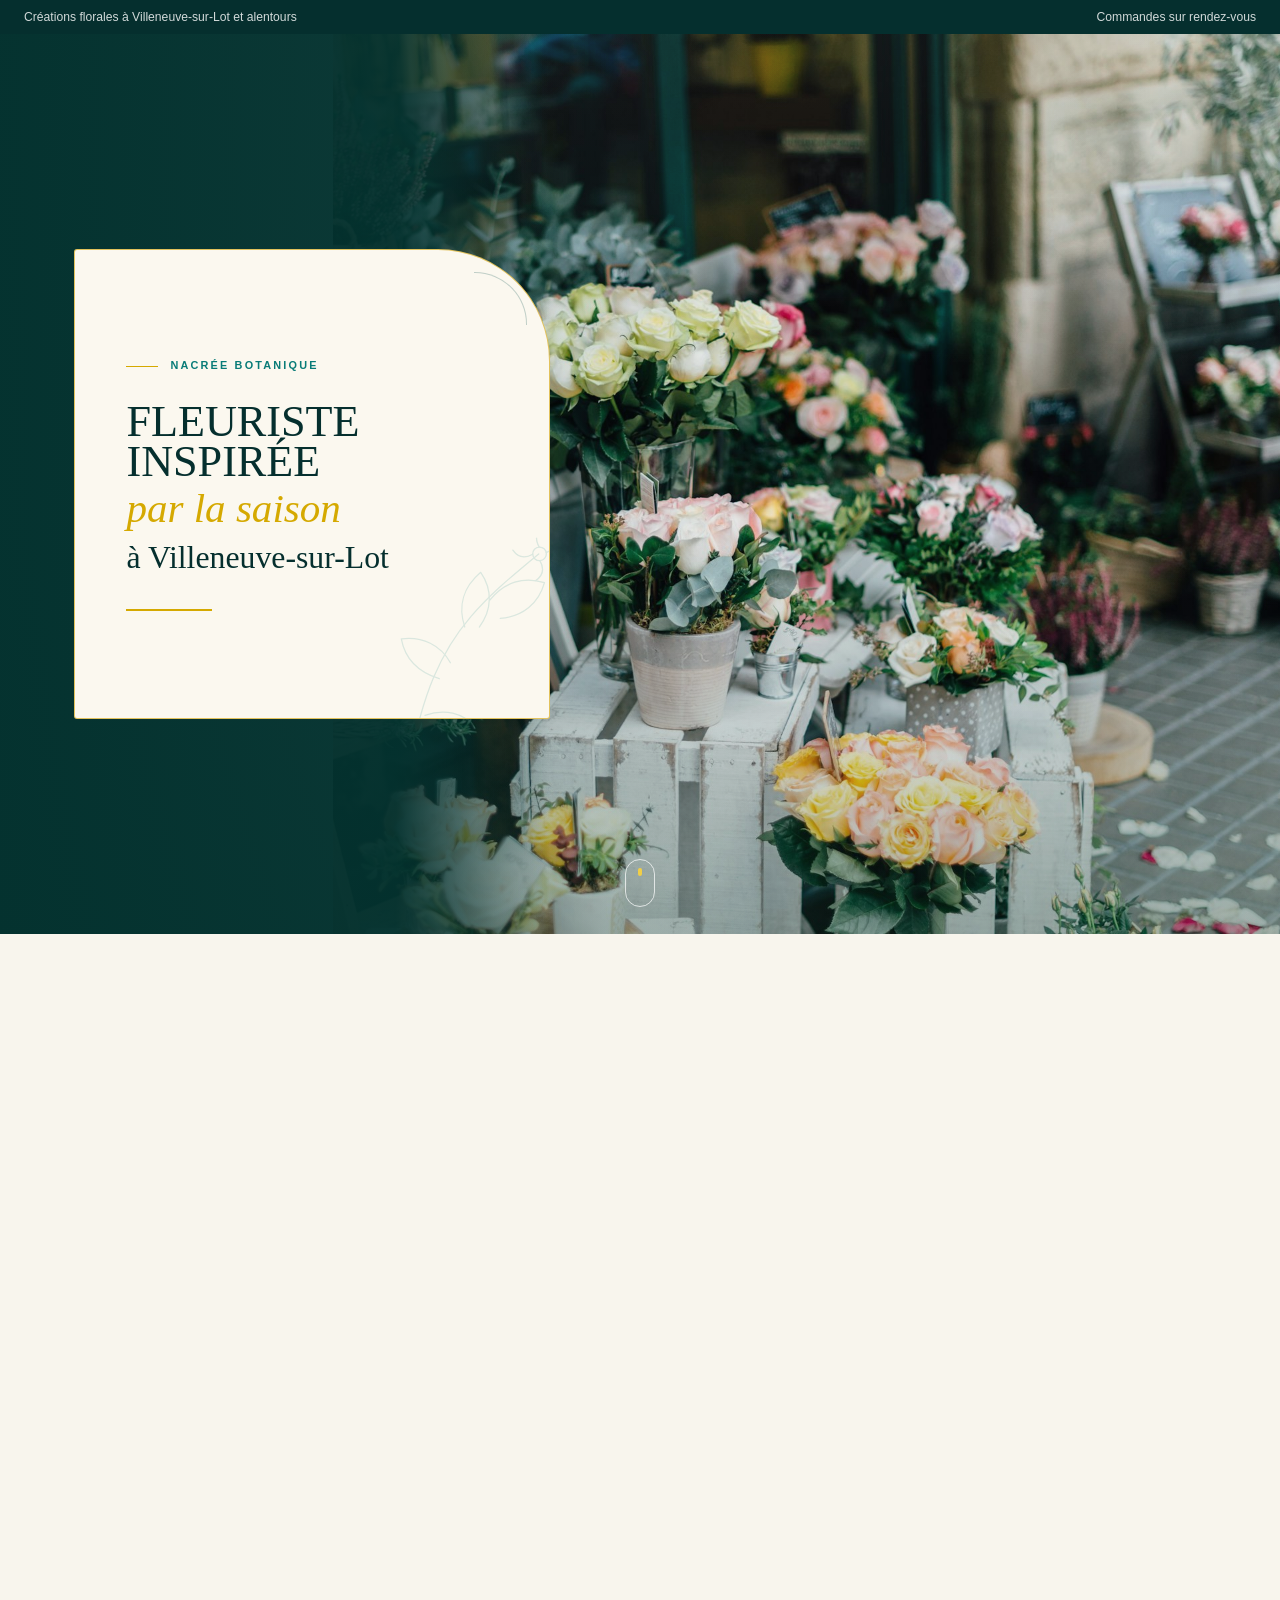
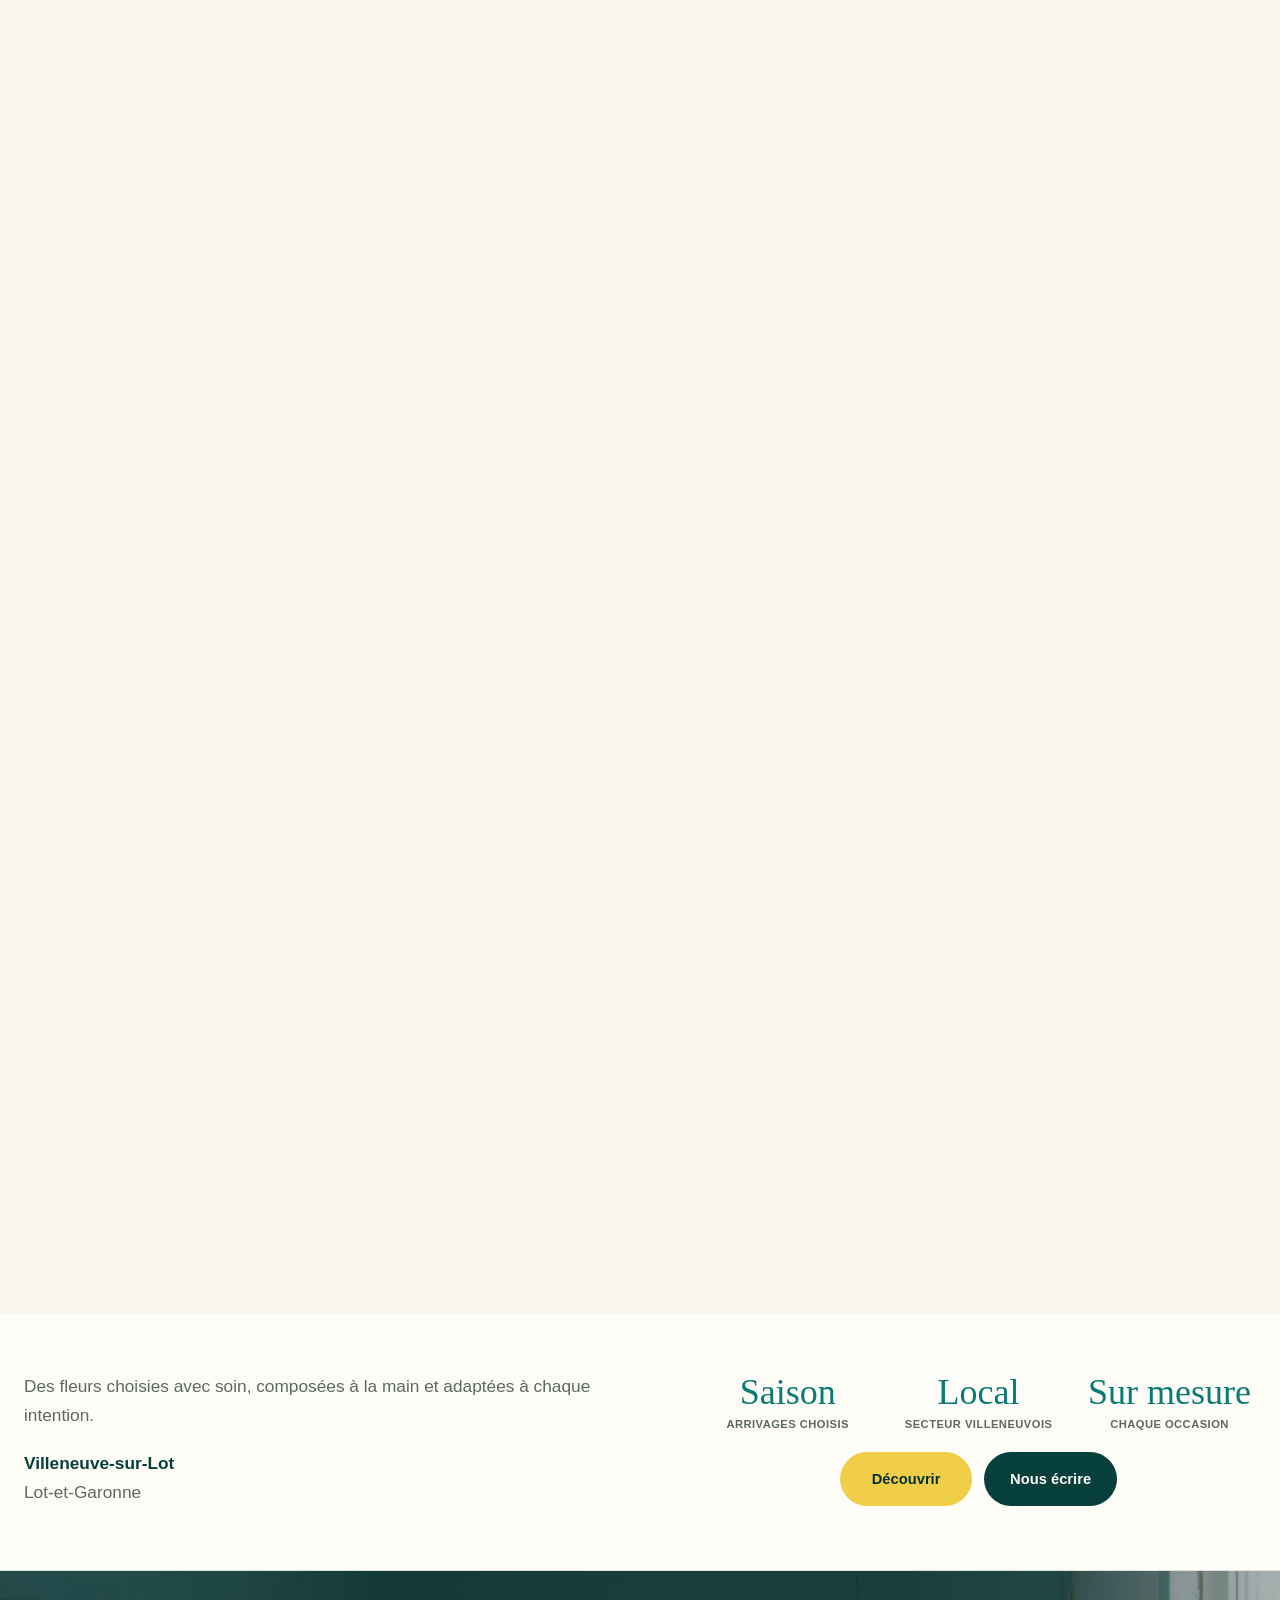
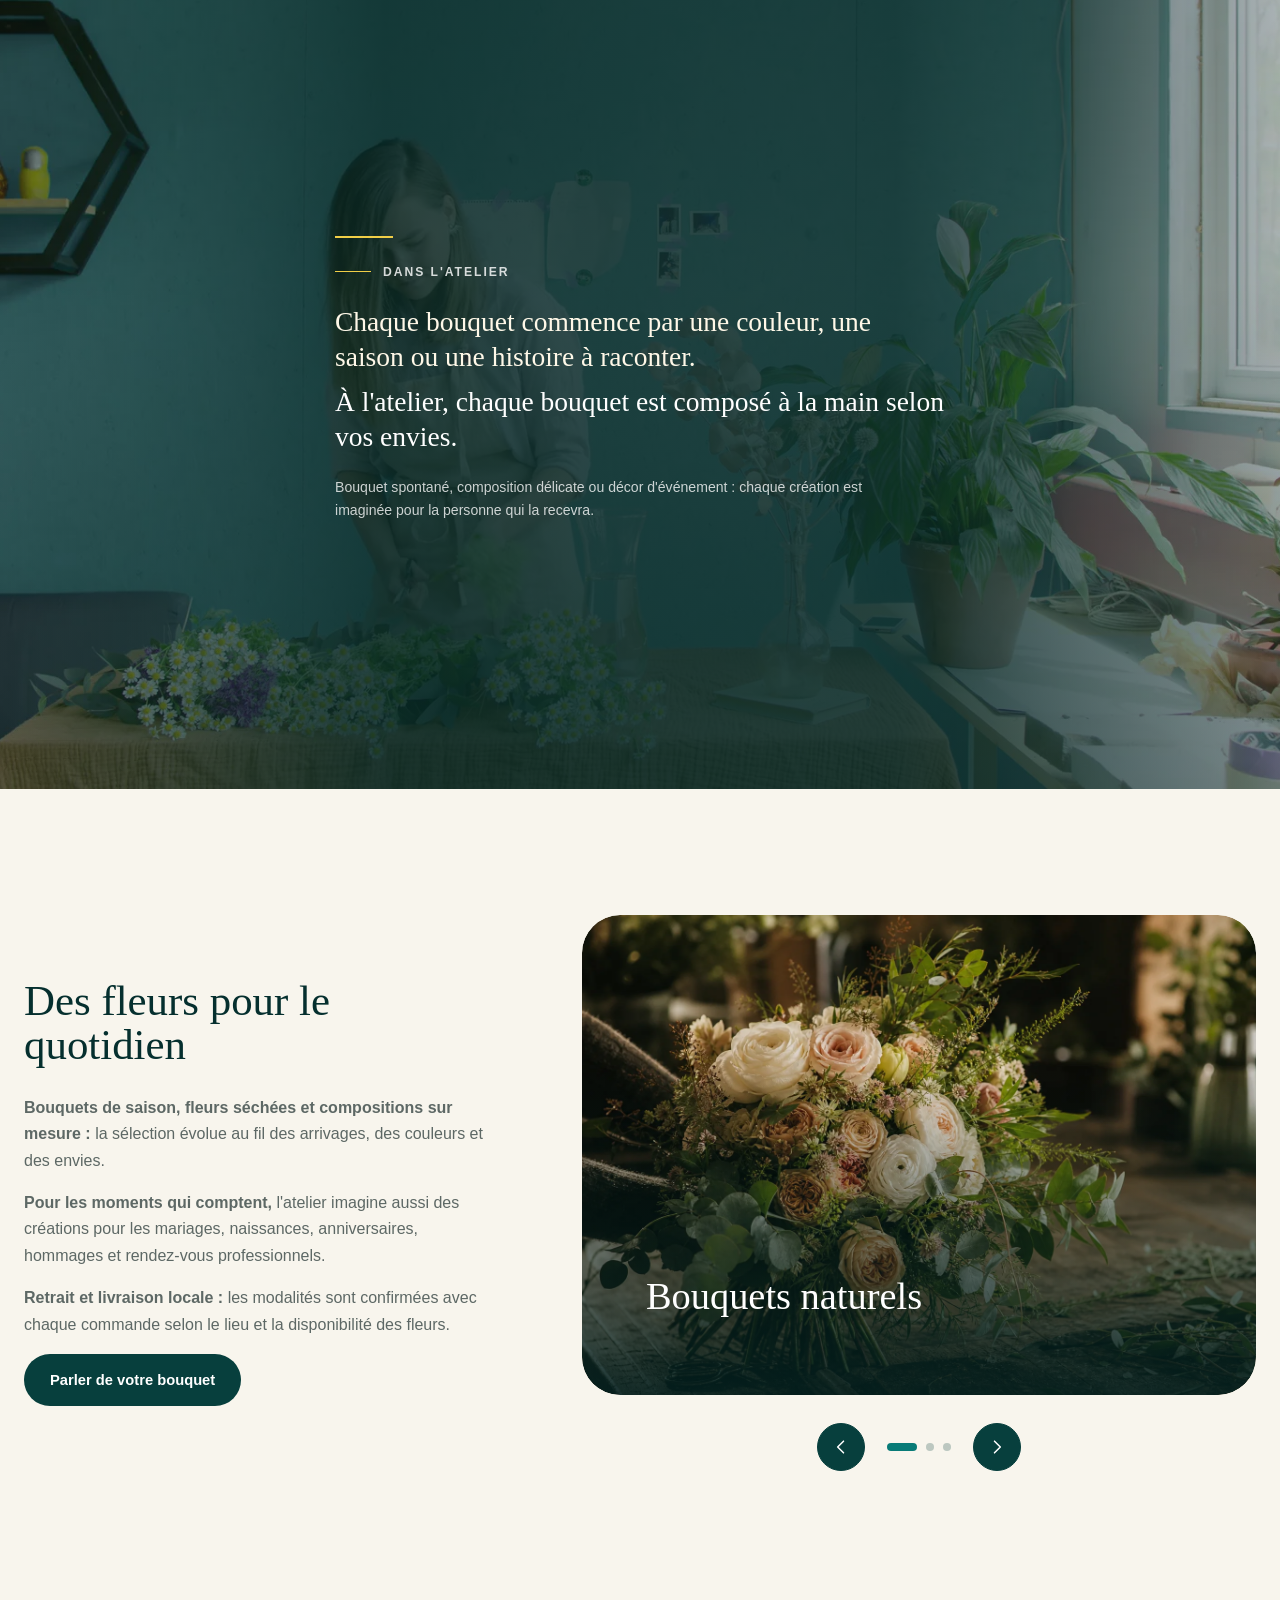
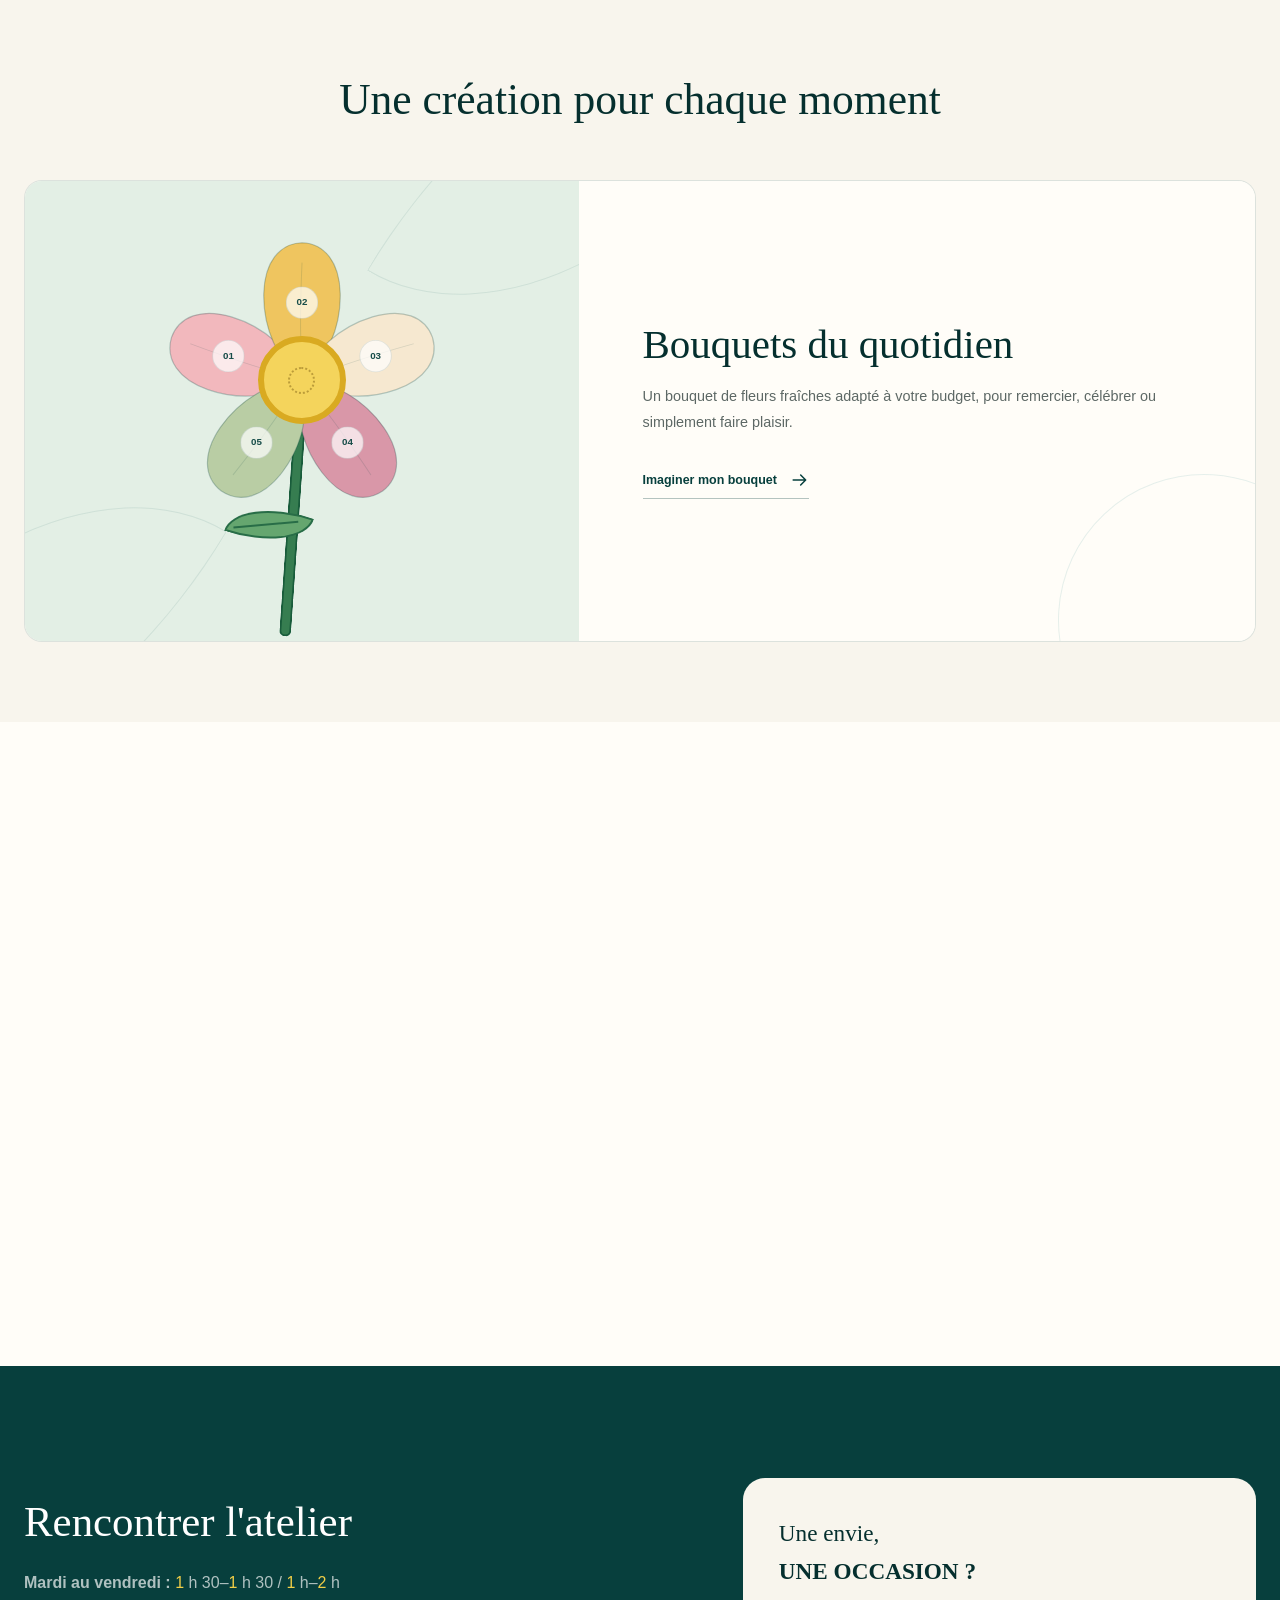
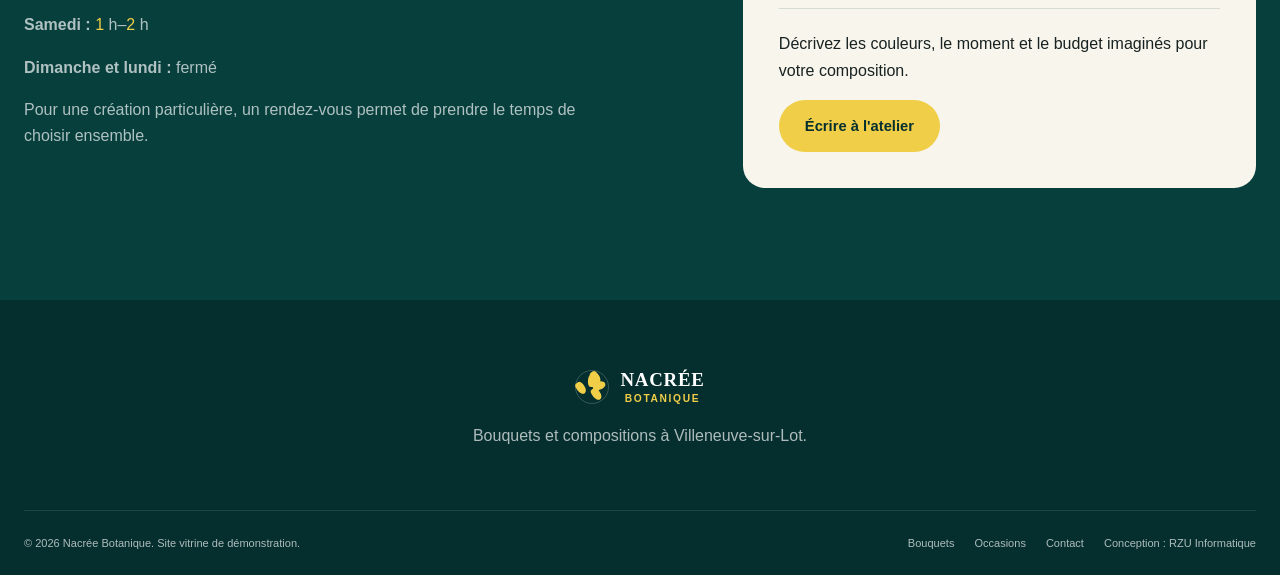
==== commit b4b360d5: "Stabilise le scroll floral sur mobile" ====
--- a/index.html
+++ b/index.html
@@ -235,7 +235,7 @@
   <div class="petal-rain" id="petal-rain" aria-hidden="true"></div>
 
   <script src="assets/scripts/includes.js"></script>
-  <script src="assets/scripts/field-hero.js?v=7"></script>
+  <script src="assets/scripts/field-hero.js?v=8"></script>
   <script src="assets/scripts/main.js?v=3"></script>
 </body>
 </html>
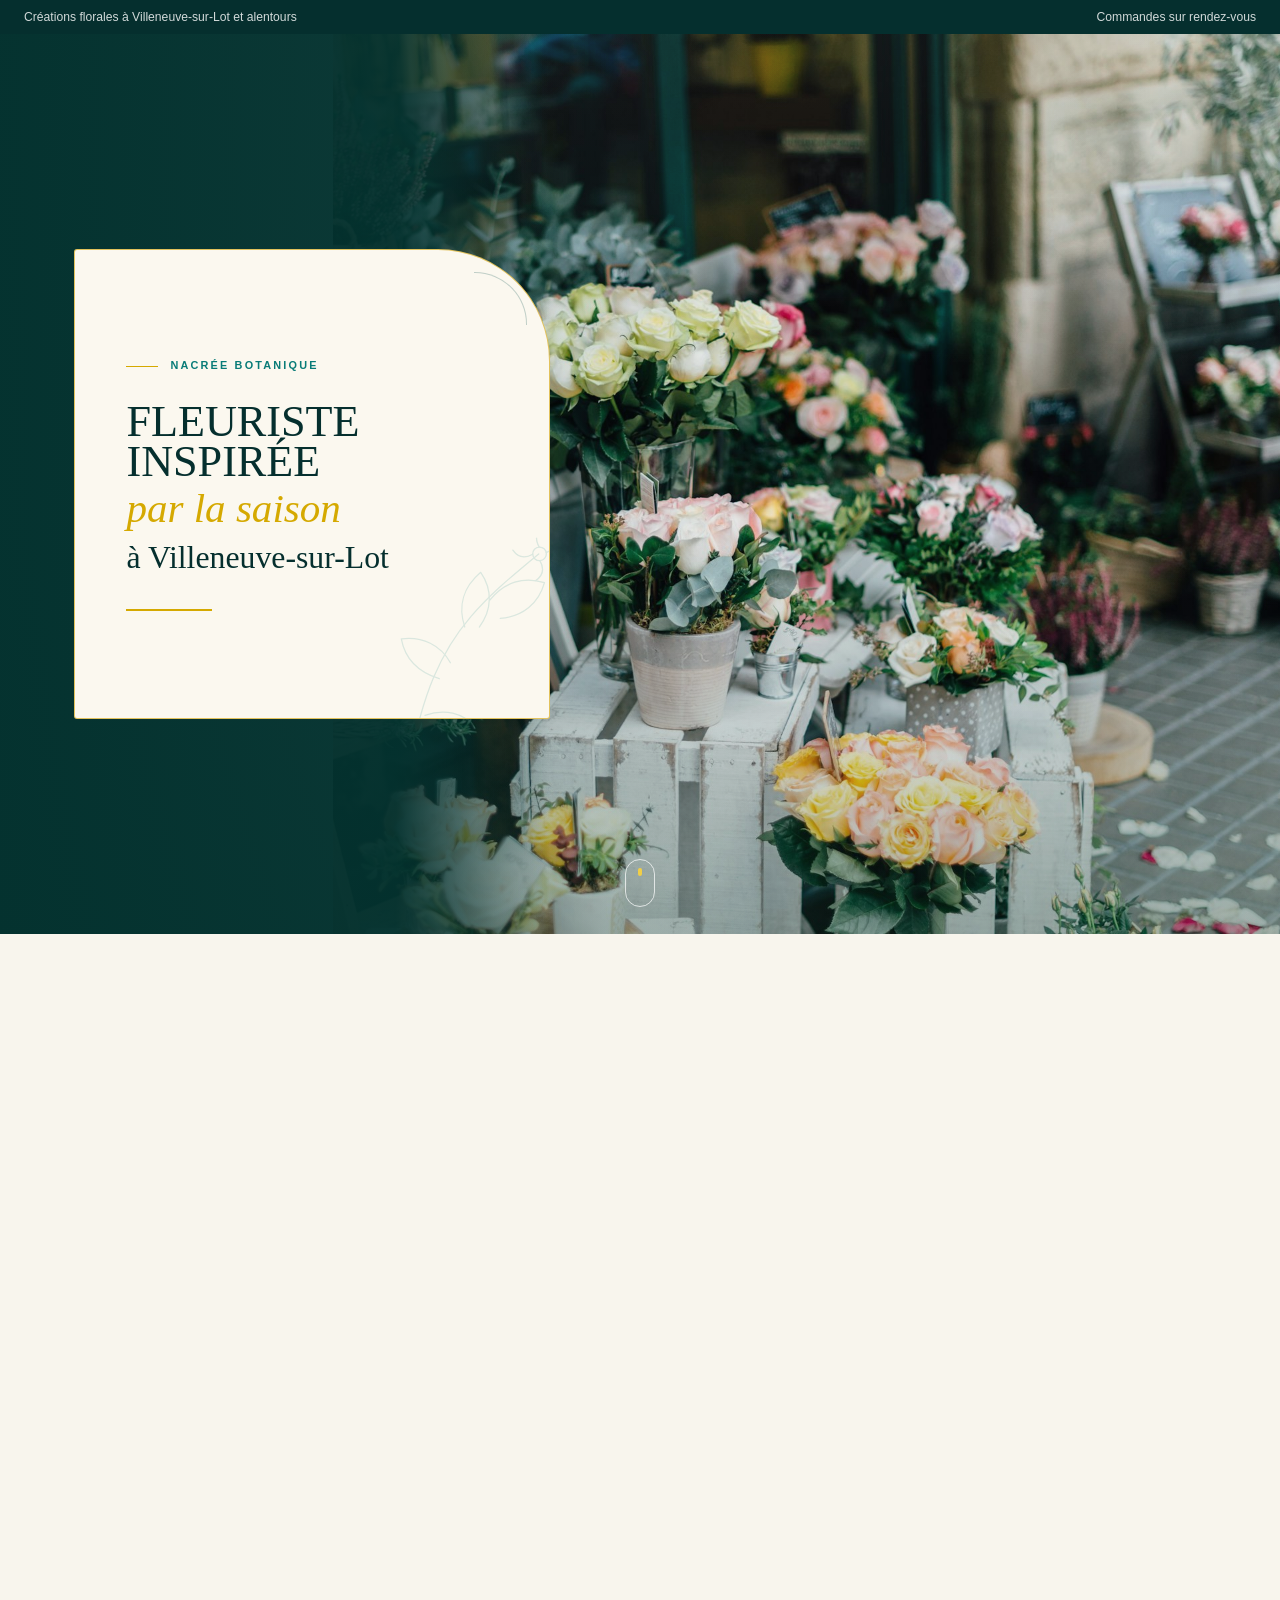
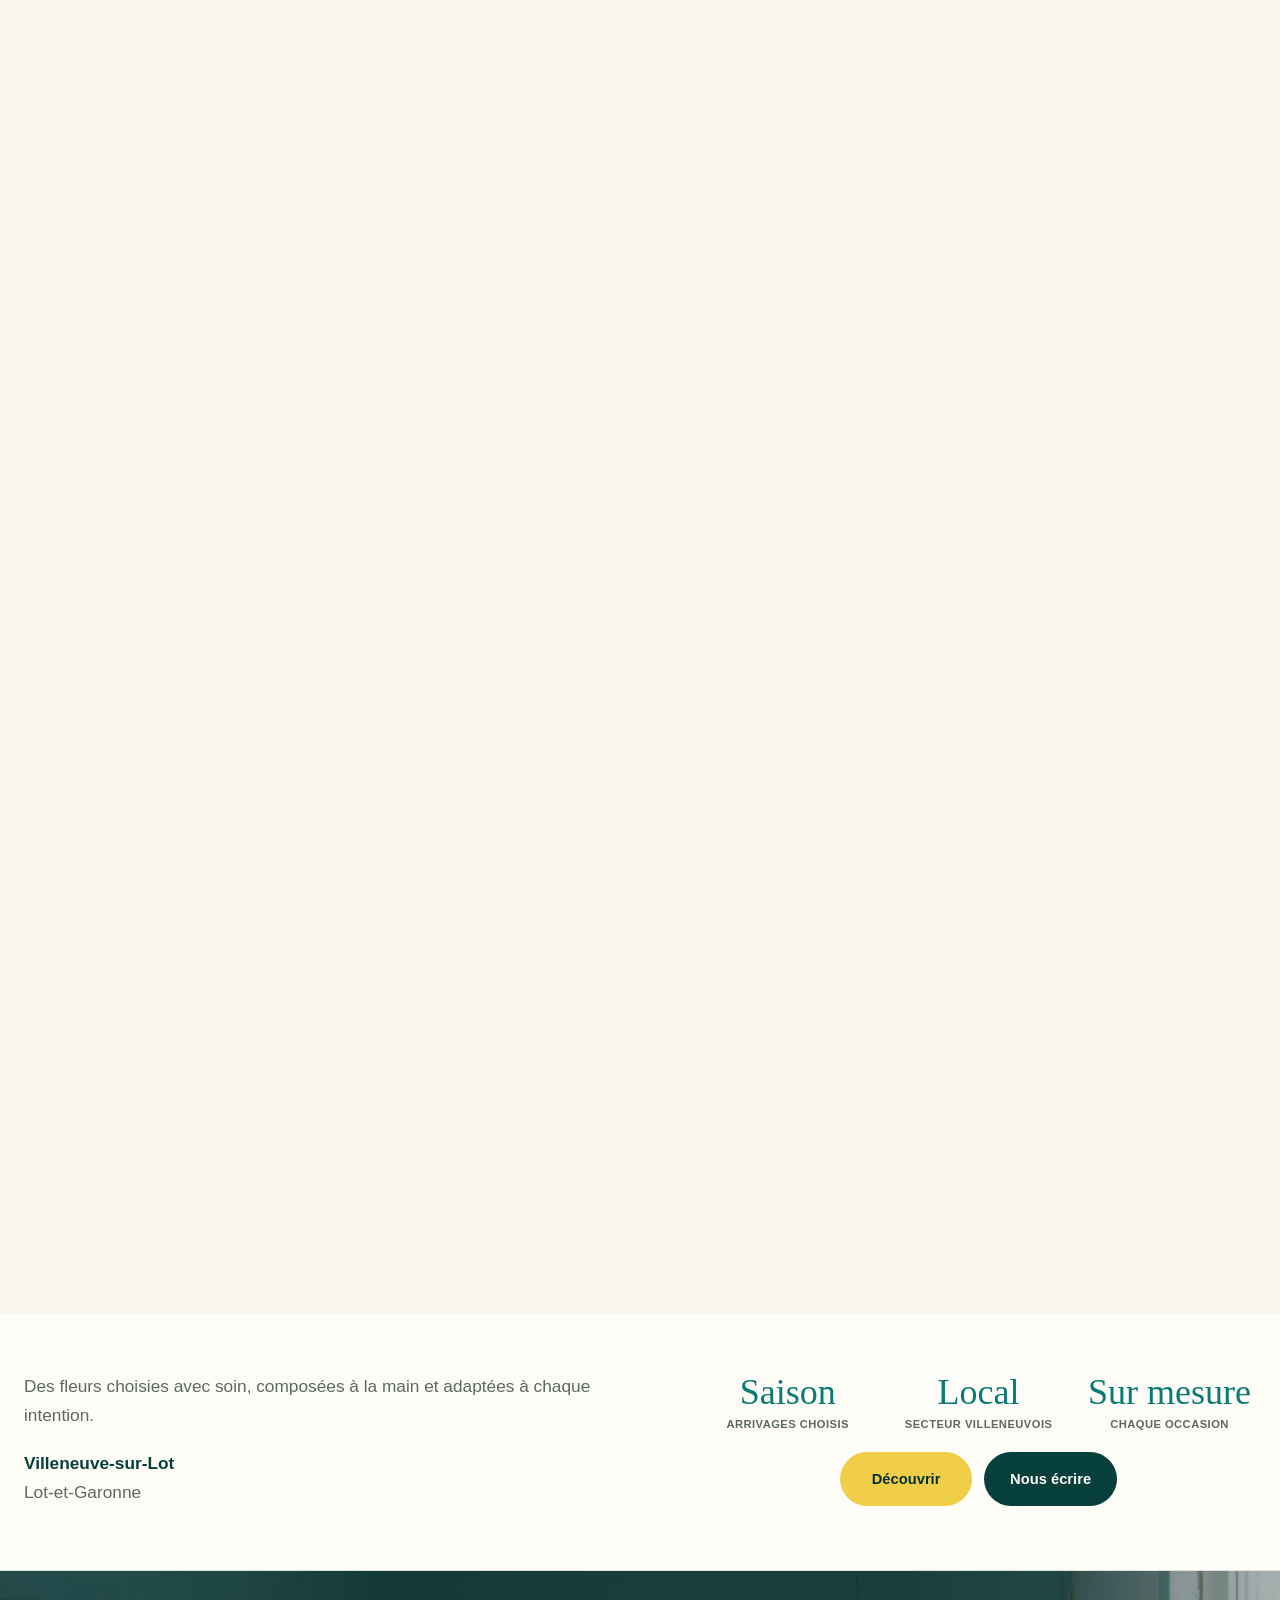
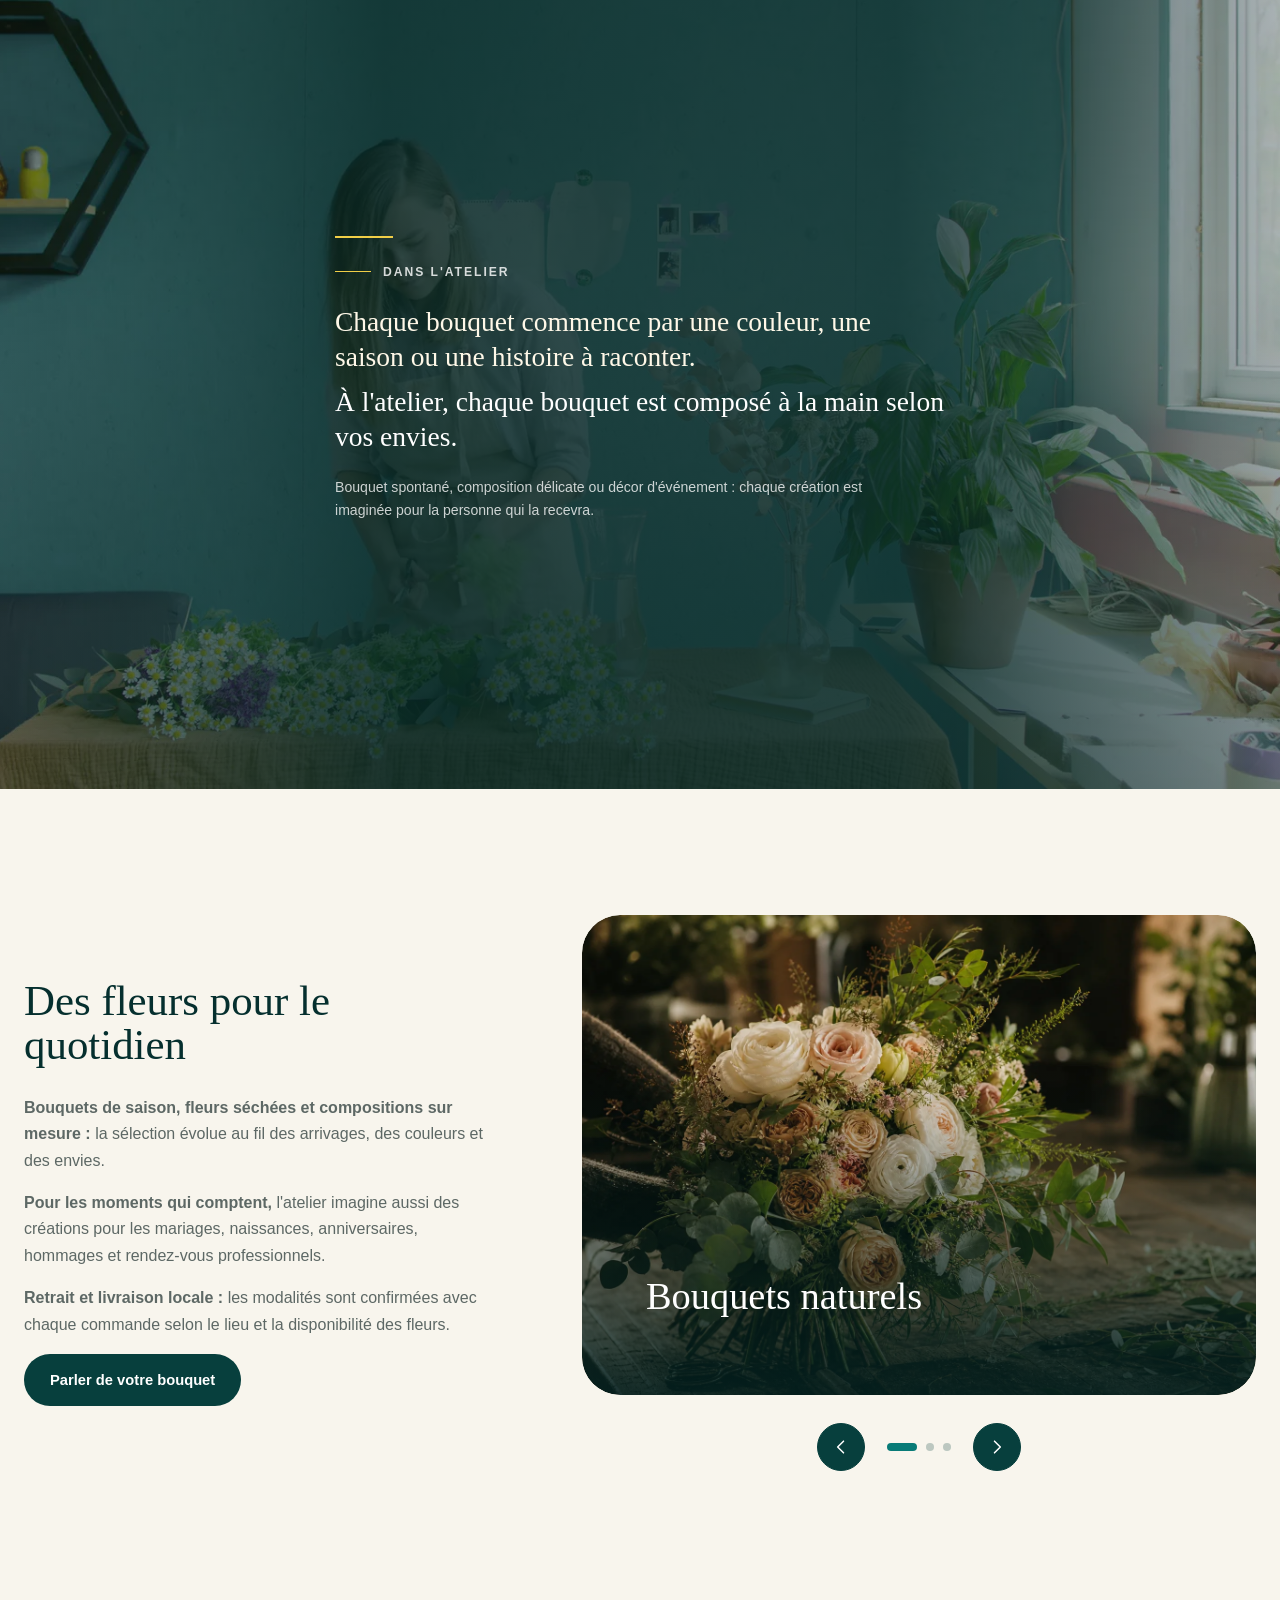
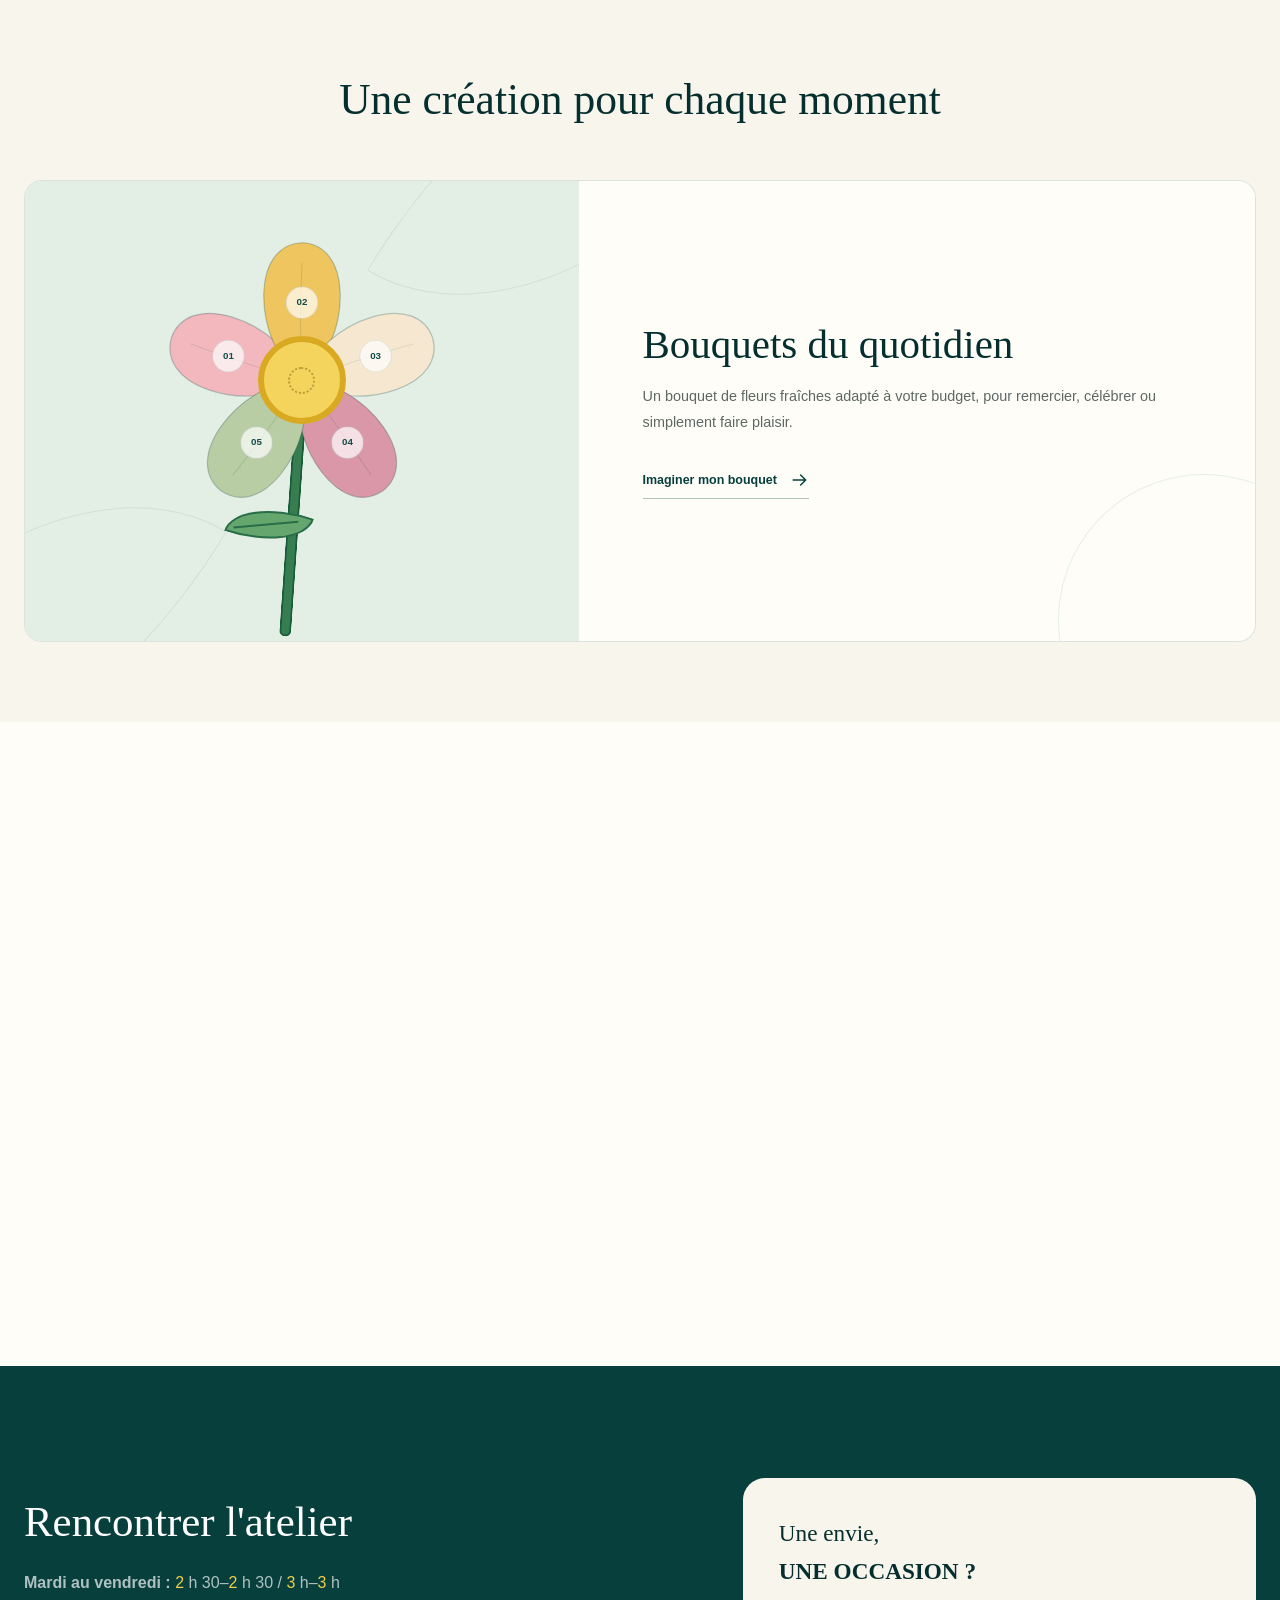
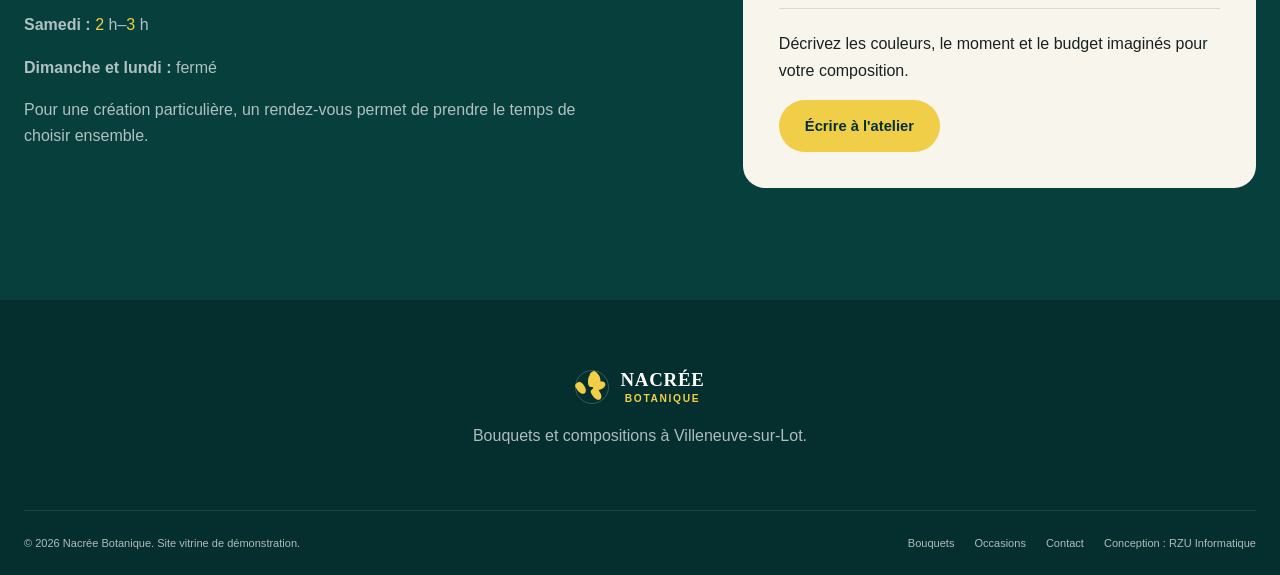
==== commit 2098dc32: "Fluidifie le hero floral mobile" ====
--- a/index.html
+++ b/index.html
@@ -26,7 +26,7 @@
   <meta name="twitter:image" content="https://rzu-it.github.io/nacree-botanique/assets/images/carousel-generated-bouquet.webp">
 
   <script>document.documentElement.classList.add('js');</script>
-  <link rel="stylesheet" href="assets/styles/style.css?v=15">
+  <link rel="stylesheet" href="assets/styles/style.css?v=19">
 
   <script type="application/ld+json">
   {
@@ -235,8 +235,8 @@
   <div class="petal-rain" id="petal-rain" aria-hidden="true"></div>
 
   <script src="assets/scripts/includes.js"></script>
-  <script src="assets/scripts/field-hero.js?v=8"></script>
-  <script src="assets/scripts/main.js?v=3"></script>
+  <script src="assets/scripts/field-hero.js?v=9"></script>
+  <script src="assets/scripts/main.js?v=7"></script>
 </body>
 </html>
 
--- a/assets/styles/style.css
+++ b/assets/styles/style.css
@@ -32,7 +32,14 @@
   -webkit-font-smoothing: antialiased;
   text-rendering: optimizeLegibility;
 }
-body.nav-open { overflow: hidden; }
+body.nav-open {
+  position: fixed;
+  top: var(--nav-scroll-offset, 0);
+  right: 0;
+  left: 0;
+  width: 100%;
+  overflow: hidden;
+}
 img { display: block; max-width: 100%; }
 a { color: inherit; }
 button, a { -webkit-tap-highlight-color: transparent; }
@@ -1346,9 +1353,20 @@
 }
 
 @media (max-width: 680px) {
+  html.welcome-snap-enabled { scroll-snap-type: y mandatory; }
+  .welcome-original { height: calc(360svh - 72px); }
+  .mobile-scroll-stop {
+    position: absolute;
+    left: 0;
+    width: 1px;
+    height: 1px;
+    pointer-events: none;
+    scroll-snap-align: start;
+    scroll-snap-stop: always;
+  }
   section[id] { scroll-margin-top: 0; }
   .wrap { width: min(100% - 32px, 560px); }
-  .field-hero { height: calc(100svh + 1100px); min-height: 0; }
+  .field-hero { height: calc(100svh + 760px); min-height: 0; }
   .field-showcase {
     width: 100%;
   }
@@ -1582,8 +1600,8 @@
 }
 
 @media (max-width: 680px) {
-  .field-hero { height: 390svh; min-height: 2700px; }
-  .field-sticky { position: sticky; top: 72px; height: calc(100svh - 72px); min-height: 560px; }
+  .field-hero { height: calc(100svh + 760px); min-height: 0; }
+  .field-sticky { position: sticky; top: 72px; height: calc(100svh - 72px); min-height: 0; }
   .field-stage::after {
     content: "";
     position: absolute;
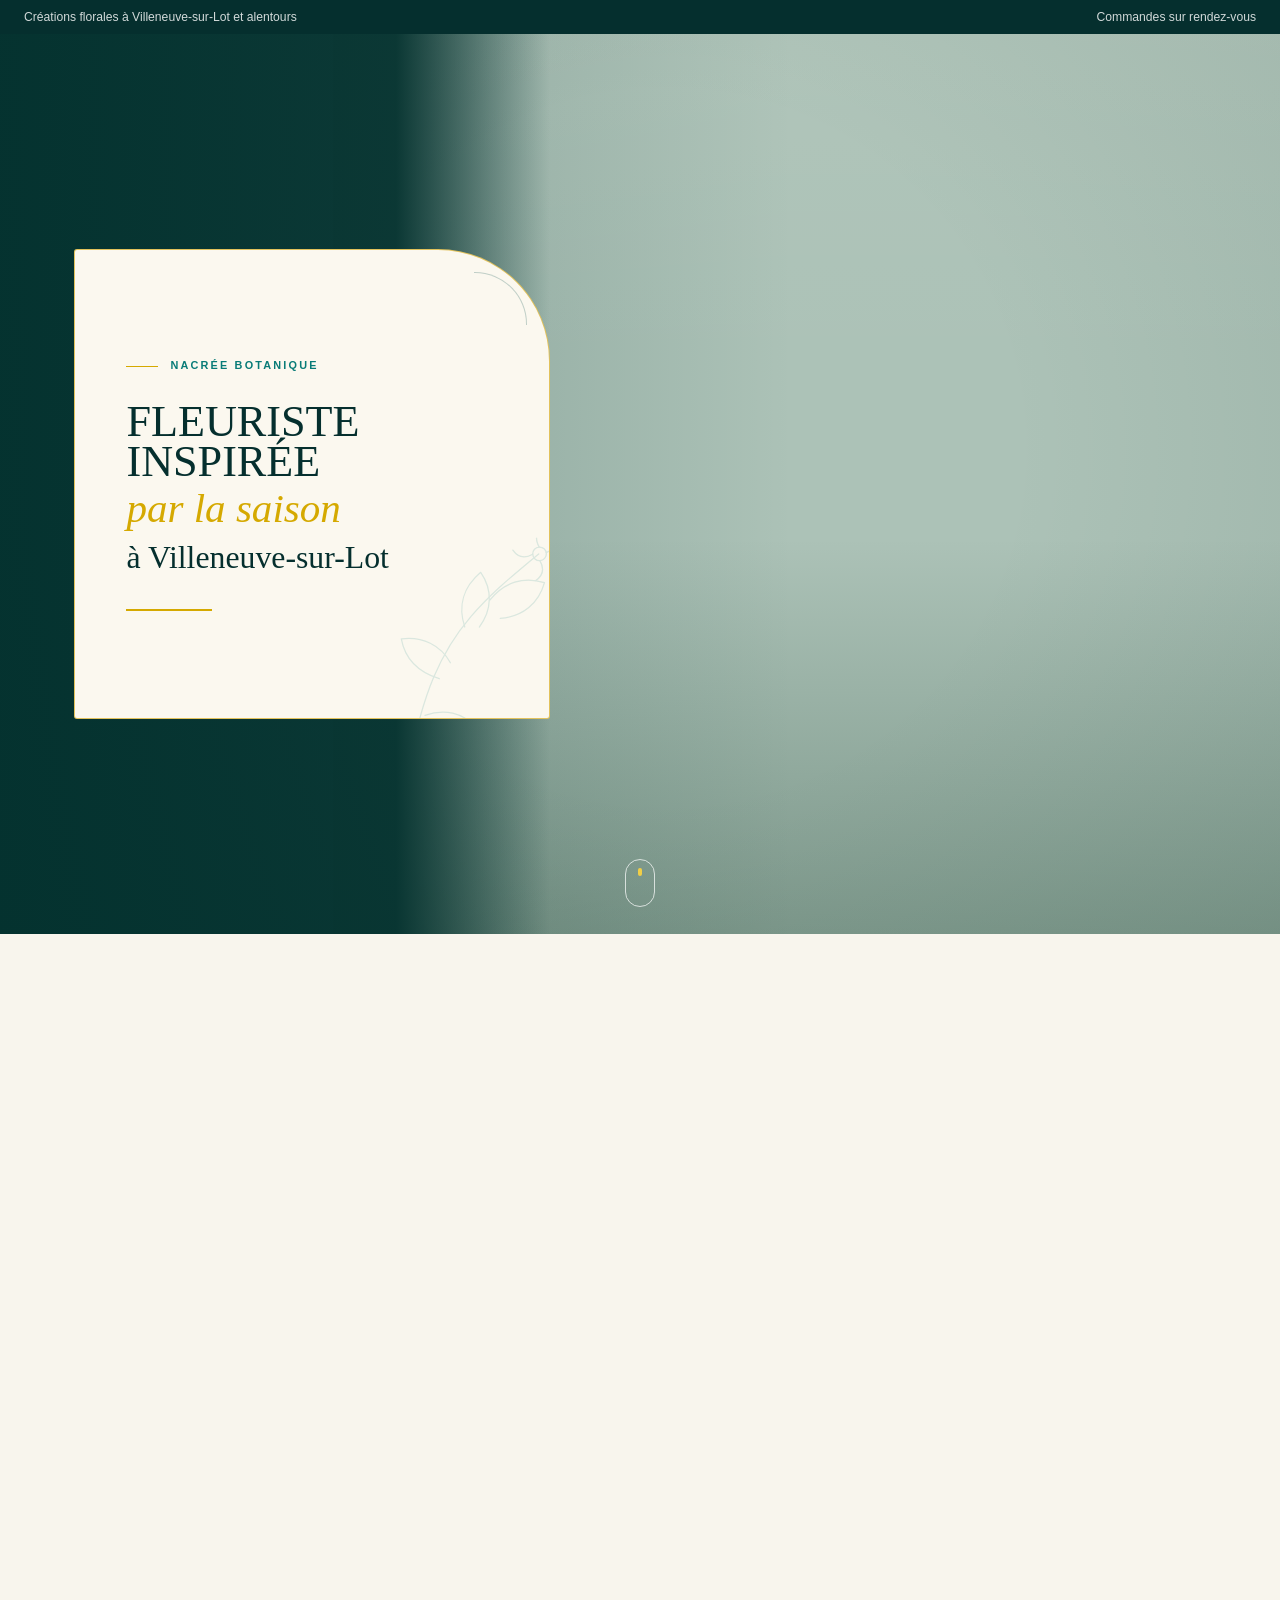
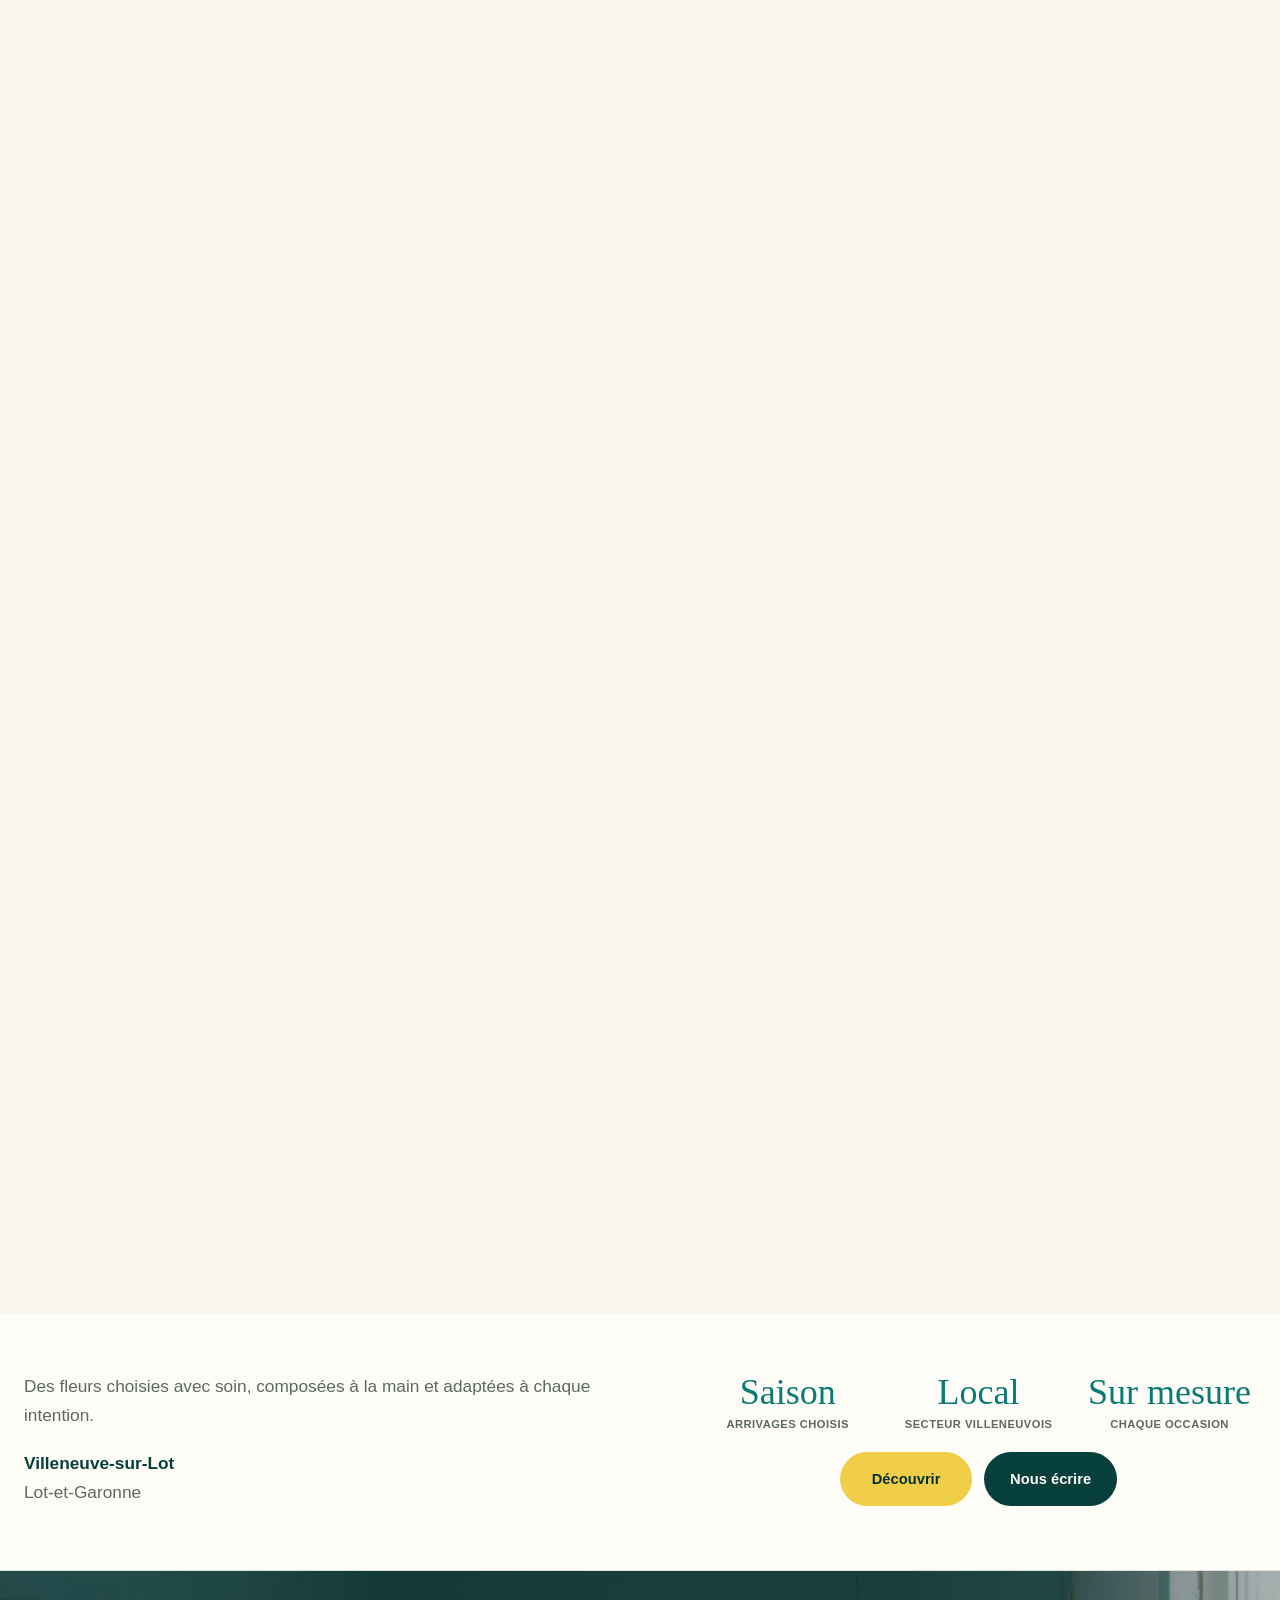
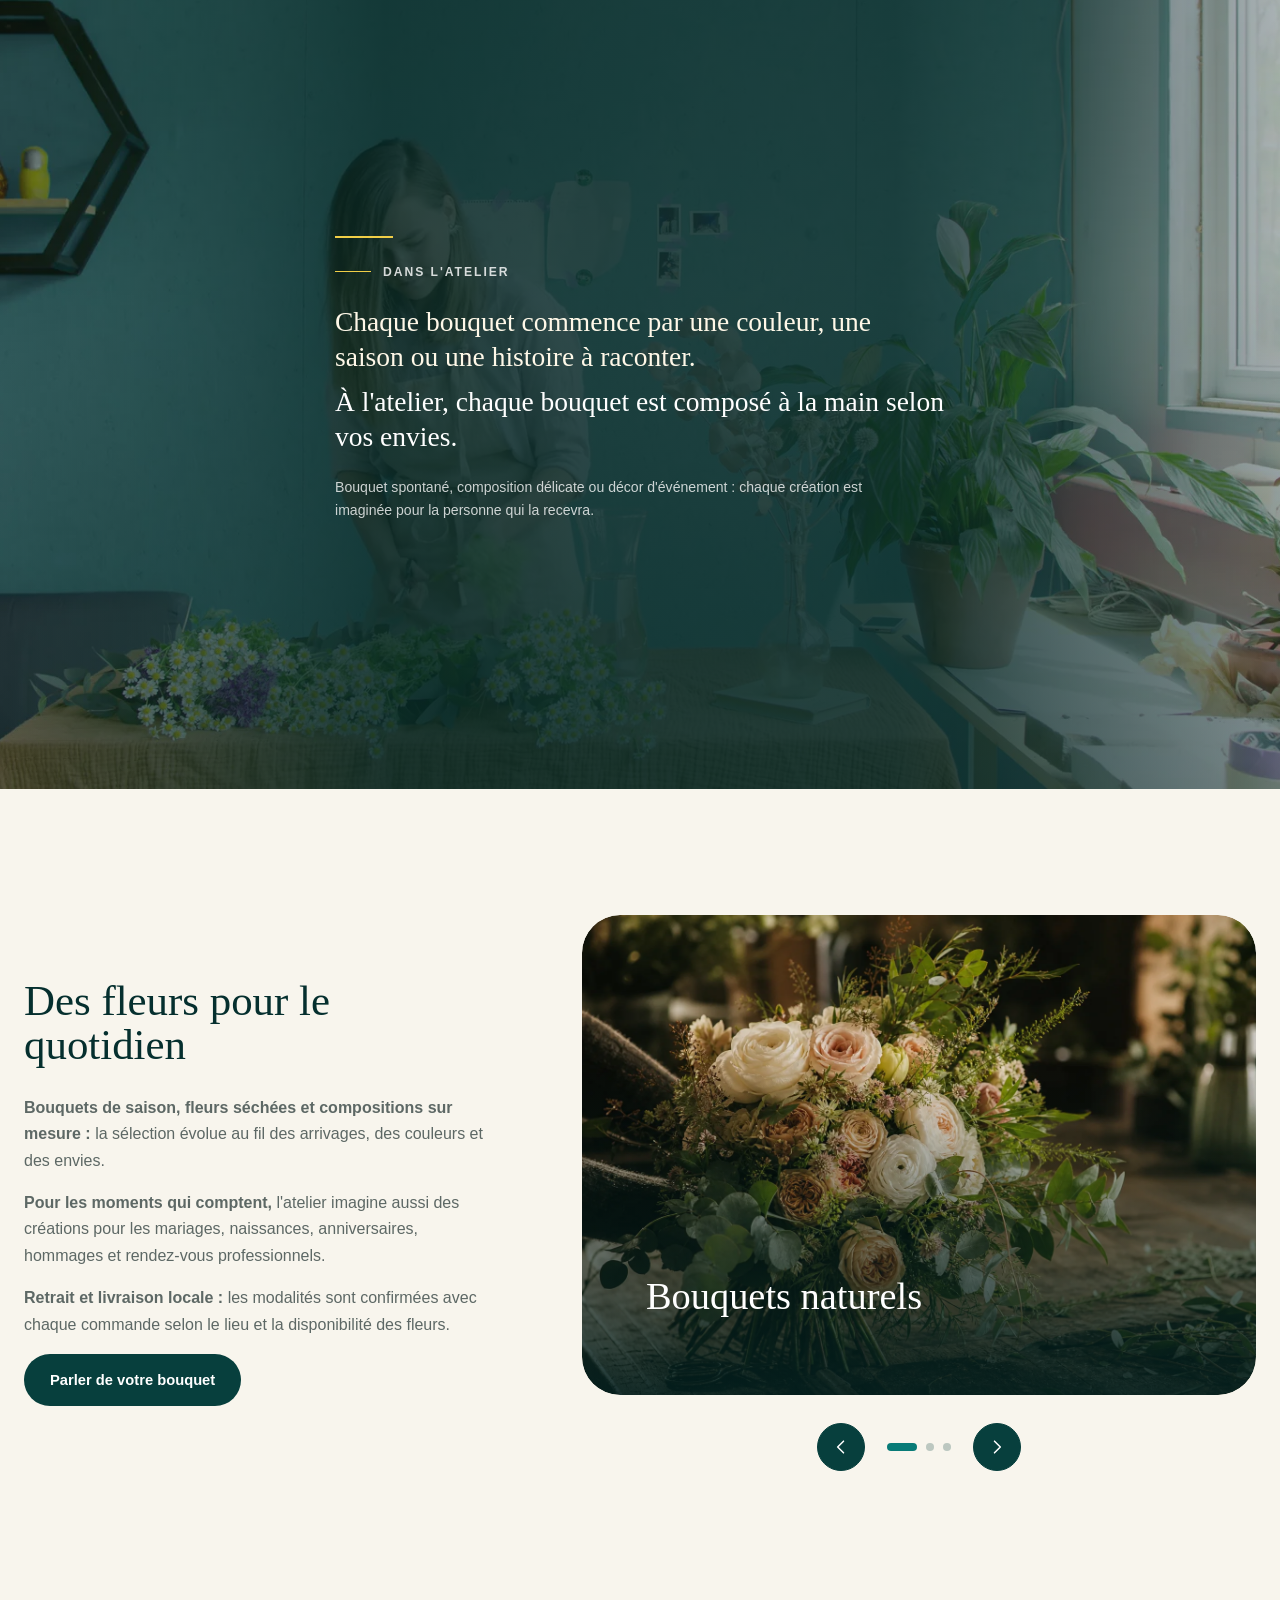
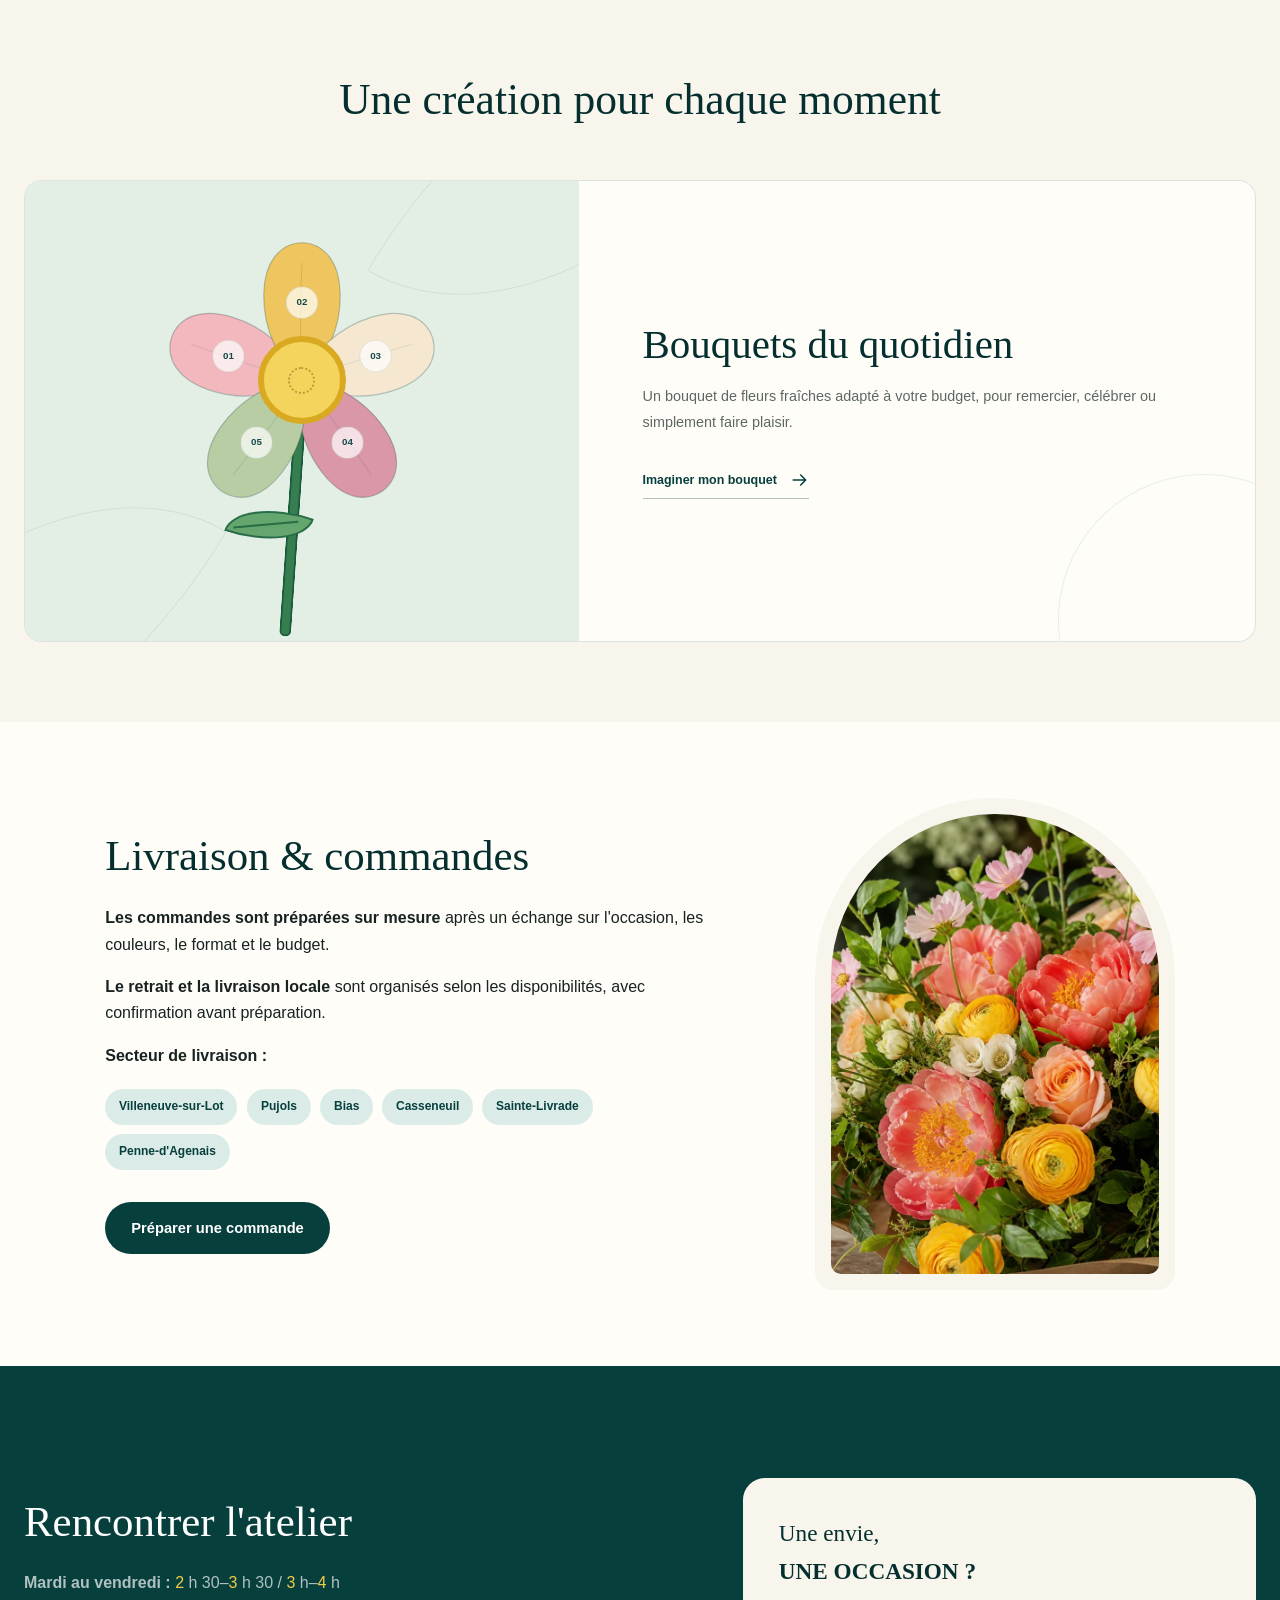
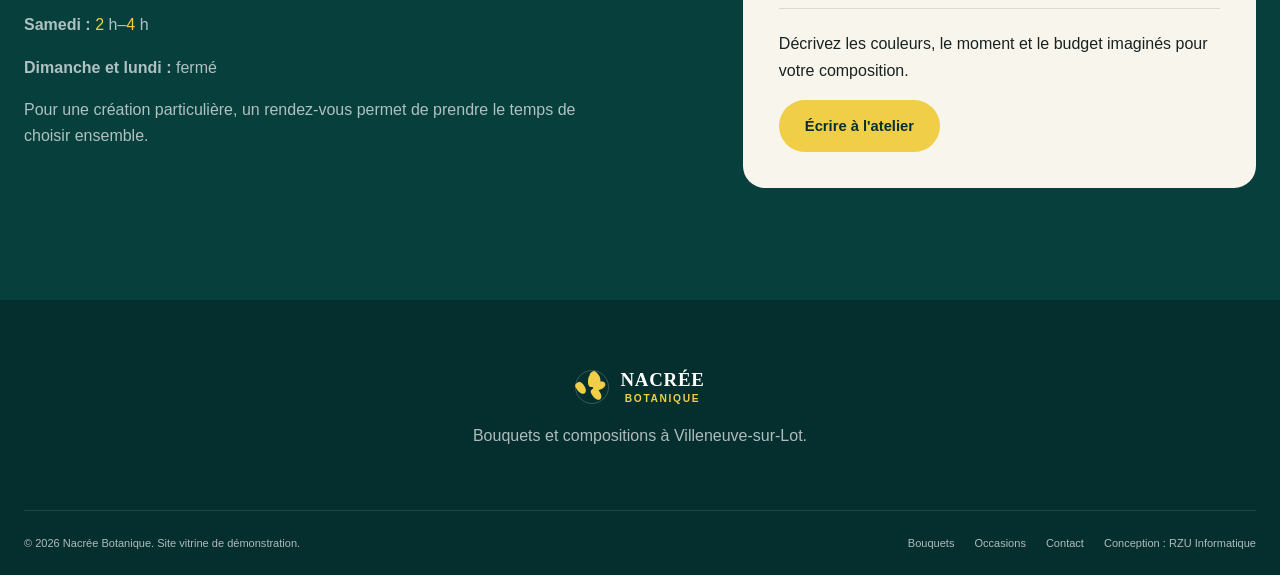
==== commit 78874239: "Refine scroll-driven hero and floral sections" ====
--- a/index.html
+++ b/index.html
@@ -26,7 +26,7 @@
   <meta name="twitter:image" content="https://rzu-it.github.io/nacree-botanique/assets/images/carousel-generated-bouquet.webp">
 
   <script>document.documentElement.classList.add('js');</script>
-  <link rel="stylesheet" href="assets/styles/style.css?v=19">
+  <link rel="stylesheet" href="assets/styles/style.css?v=24">
 
   <script type="application/ld+json">
   {
@@ -48,7 +48,7 @@
       <div class="field-sticky" id="field-sticky">
         <div class="field-showcase">
           <div class="field-stage">
-            <video class="field-hero-video" id="field-hero-video" src="assets/videos/hero-scroll.mp4" poster="assets/images/hero-banner.jpg" muted playsinline preload="auto" disablepictureinpicture aria-hidden="true"></video>
+            <video class="field-hero-video" id="field-hero-video" src="assets/videos/hero-scroll-scrub.mp4?v=1" muted playsinline preload="auto" disablepictureinpicture aria-hidden="true"></video>
             <div class="field-image-shade" aria-hidden="true"></div>
             <div class="field-scroll-marker" aria-hidden="true">
               <span></span>
@@ -235,8 +235,9 @@
   <div class="petal-rain" id="petal-rain" aria-hidden="true"></div>
 
   <script src="assets/scripts/includes.js"></script>
-  <script src="assets/scripts/field-hero.js?v=9"></script>
-  <script src="assets/scripts/main.js?v=7"></script>
+  <script src="assets/scripts/scroll-hero.js?v=15"></script>
+  <script src="assets/scripts/scroll-flower.js?v=5"></script>
+  <script src="assets/scripts/main.js?v=10"></script>
 </body>
 </html>
 
--- a/assets/styles/style.css
+++ b/assets/styles/style.css
@@ -1,3 +1,5 @@
+html { -webkit-tap-highlight-color: transparent; }
+
 :root {
   --pine-950: #052f2e;
   --pine-900: #073f3d;
@@ -33,12 +35,8 @@
   text-rendering: optimizeLegibility;
 }
 body.nav-open {
-  position: fixed;
-  top: var(--nav-scroll-offset, 0);
-  right: 0;
-  left: 0;
-  width: 100%;
   overflow: hidden;
+  touch-action: none;
 }
 img { display: block; max-width: 100%; }
 a { color: inherit; }
@@ -588,7 +586,7 @@
   background: #173f3a;
 }
 .welcome-original.is-complete {
-  height: calc(100svh - 82px);
+  height: calc(175svh - 82px);
   min-height: 560px;
 }
 .welcome-video-sticky {
@@ -1312,6 +1310,8 @@
     background: var(--pine-950);
     transform: translateX(105%);
     transition: transform .38s cubic-bezier(.65,0,.35,1);
+    overflow-y: auto;
+    overscroll-behavior: contain;
   }
   .main-nav.open { transform: none; }
   .main-nav ul { display: flex; flex-direction: column; align-items: stretch; gap: 0; }
@@ -1329,7 +1329,7 @@
   .section { padding: 90px 0; }
   .welcome-original { padding: 0; }
   .welcome-original { height: calc(165svh - 72px); min-height: 760px; }
-  .welcome-original.is-complete { height: calc(100svh - 72px); min-height: 560px; }
+  .welcome-original.is-complete { height: calc(165svh - 72px); min-height: 760px; }
   .welcome-video-sticky { top: 72px; height: calc(100svh - 72px); }
   .welcome-video-content { min-height: 0; }
   .welcome-video-media { object-position: 45% center; }
@@ -1353,20 +1353,11 @@
 }
 
 @media (max-width: 680px) {
-  html.welcome-snap-enabled { scroll-snap-type: y mandatory; }
-  .welcome-original { height: calc(360svh - 72px); }
-  .mobile-scroll-stop {
-    position: absolute;
-    left: 0;
-    width: 1px;
-    height: 1px;
-    pointer-events: none;
-    scroll-snap-align: start;
-    scroll-snap-stop: always;
-  }
+  .welcome-original { height: calc(220svh - 72px); }
+  .welcome-original.is-complete { height: calc(220svh - 72px); }
   section[id] { scroll-margin-top: 0; }
   .wrap { width: min(100% - 32px, 560px); }
-  .field-hero { height: calc(100svh + 760px); min-height: 0; }
+  .field-hero { height: calc(100svh + 640px); min-height: 0; }
   .field-showcase {
     width: 100%;
   }
@@ -1484,7 +1475,7 @@
   .section-heading { margin-bottom: 38px; }
   .section-heading h2 { font-size: 2.4rem; }
   .welcome-original { min-height: 720px; padding: 0; }
-  .welcome-original.is-complete { min-height: 560px; }
+  .welcome-original.is-complete { min-height: 720px; }
   .welcome-video-media { object-position: 38% center; }
   .welcome-video-overlay {
     background:
@@ -1600,8 +1591,8 @@
 }
 
 @media (max-width: 680px) {
-  .field-hero { height: calc(100svh + 760px); min-height: 0; }
-  .field-sticky { position: sticky; top: 72px; height: calc(100svh - 72px); min-height: 0; }
+  .field-hero { height: calc(100svh + 640px); min-height: 0; }
+  .field-sticky { position: sticky; top: 0; height: 100svh; min-height: 0; }
   .field-stage::after {
     content: "";
     position: absolute;
